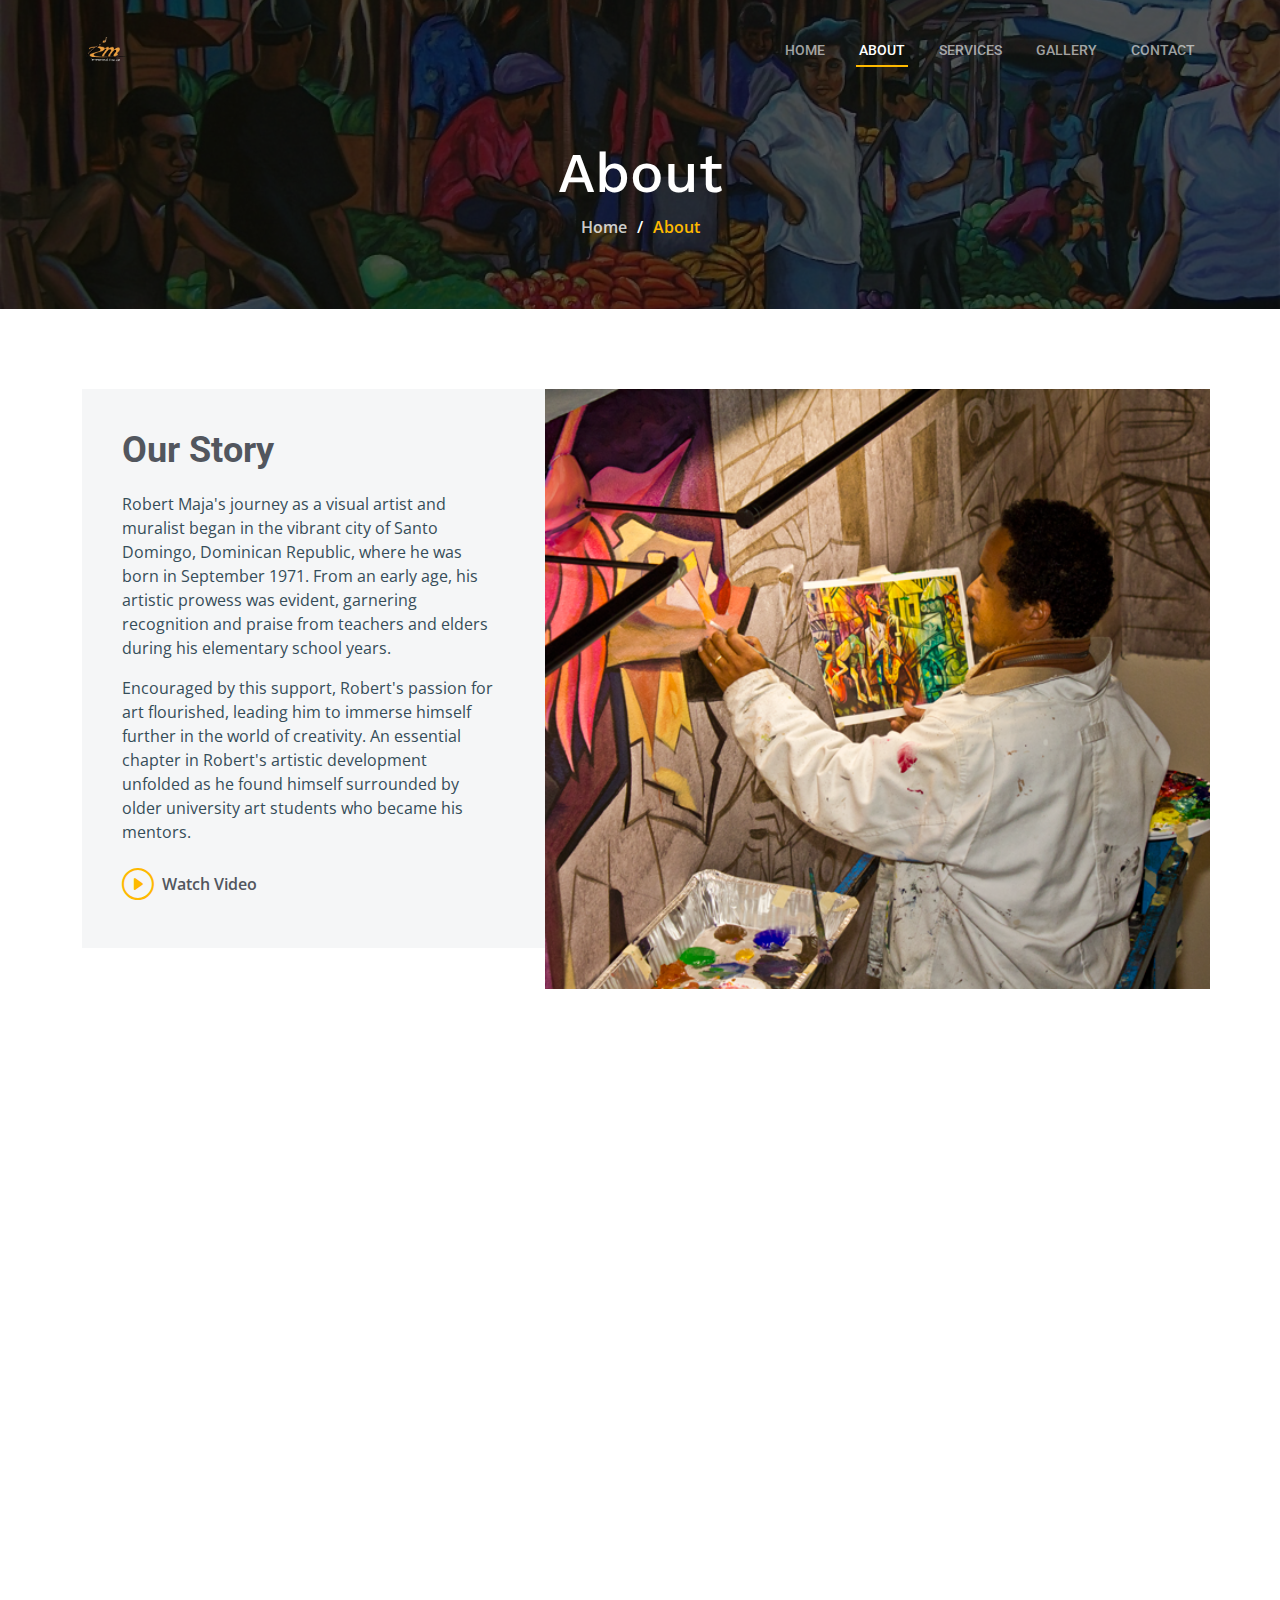
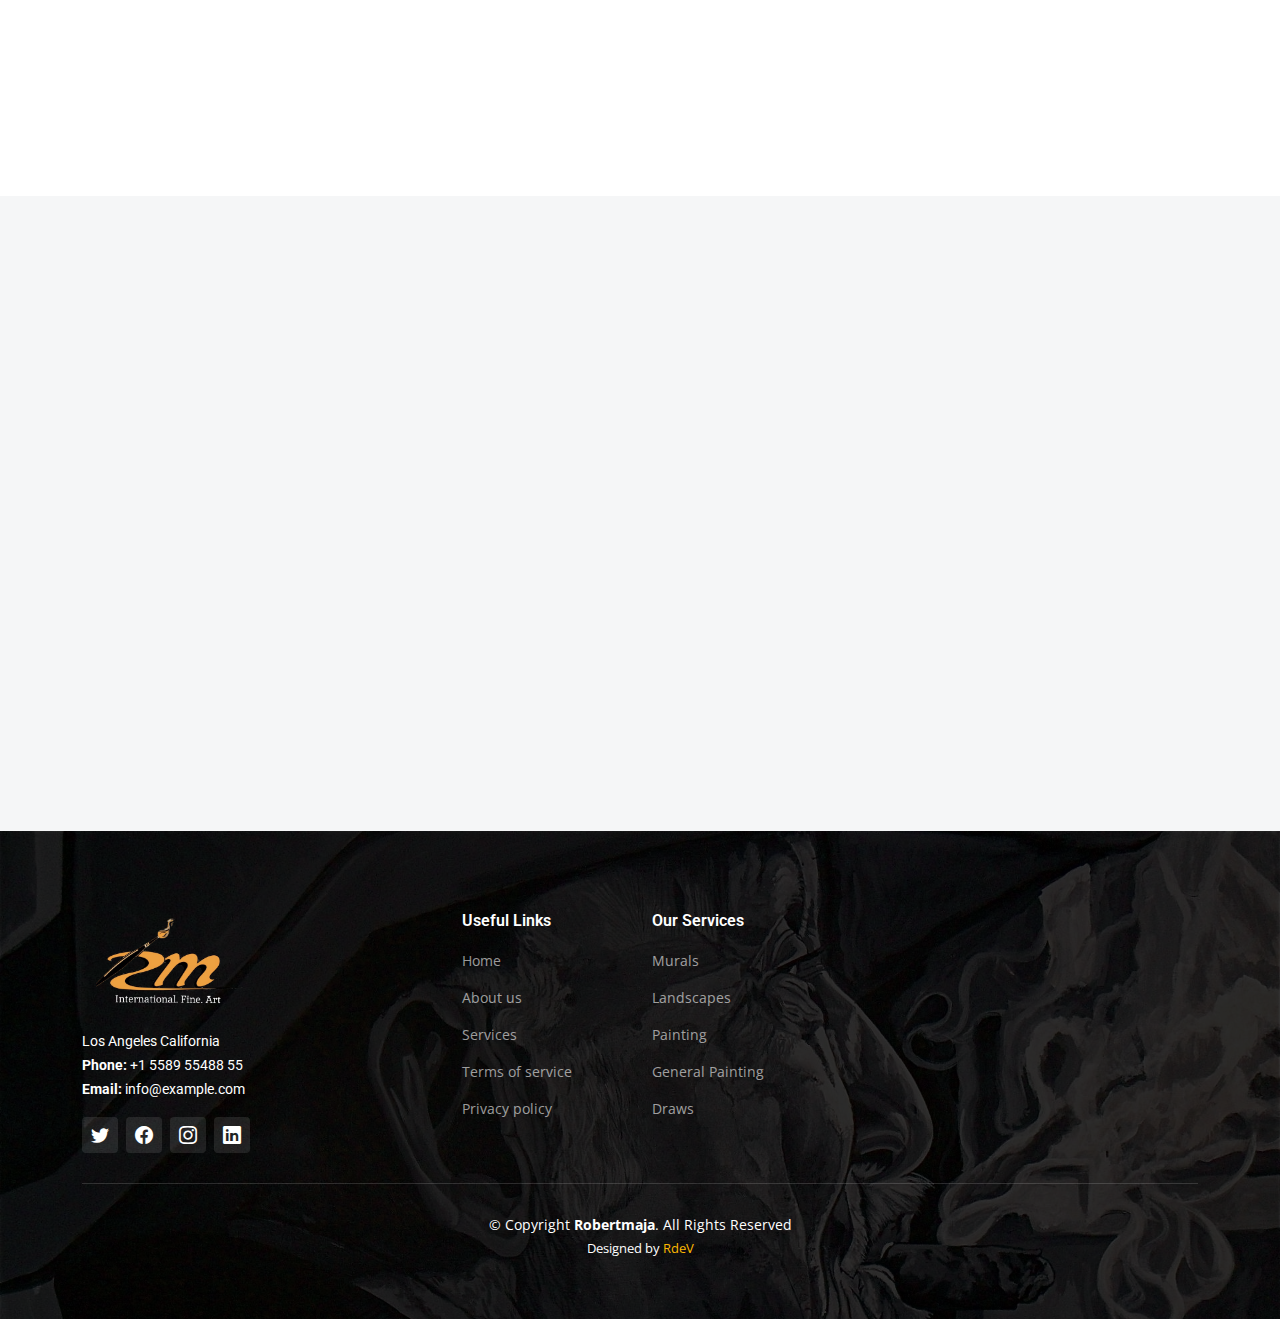
==== about.html @ 05606908 "Update about.html" ====
<!DOCTYPE html>
<html lang="en">

<head>
  <meta charset="utf-8">
  <meta content="width=device-width, initial-scale=1.0" name="viewport">

  <title>About</title>
  <meta content="" name="description">
  <meta content="" name="keywords">

  <!-- Favicons -->
  <link href="assets/img/img/logo.png" rel="icon">
  <link href="assets/img/img/logo.png" rel="apple-touch-icon">

  <!-- Google Fonts -->
  <link rel="preconnect" href="https://fonts.googleapis.com">
  <link rel="preconnect" href="https://fonts.gstatic.com" crossorigin>
  <link href="https://fonts.googleapis.com/css2?family=Open+Sans:ital,wght@0,300;0,400;0,500;0,600;0,700;1,300;1,400;1,600;1,700&family=Roboto:ital,wght@0,300;0,400;0,500;0,600;0,700;1,300;1,400;1,500;1,600;1,700&family=Work+Sans:ital,wght@0,300;0,400;0,500;0,600;0,700;1,300;1,400;1,500;1,600;1,700&display=swap" rel="stylesheet">

  <!-- Vendor CSS Files -->
  <link href="assets/vendor/bootstrap/css/bootstrap.min.css" rel="stylesheet">
  <link href="assets/vendor/bootstrap-icons/bootstrap-icons.css" rel="stylesheet">
  <link href="assets/vendor/fontawesome-free/css/all.min.css" rel="stylesheet">
  <link href="assets/vendor/aos/aos.css" rel="stylesheet">
  <link href="assets/vendor/glightbox/css/glightbox.min.css" rel="stylesheet">
  <link href="assets/vendor/swiper/swiper-bundle.min.css" rel="stylesheet">

  <!-- Template Main CSS File -->
  <link href="assets/css/main.css" rel="stylesheet">

  <!-- =======================================================
  * Template Name: UpConstruction
  * Updated: Sep 18 2023 with Bootstrap v5.3.2
  * Template URL: https://bootstrapmade.com/upconstruction-bootstrap-construction-website-template/
  * Author: BootstrapMade.com
  * License: https://bootstrapmade.com/license/
  ======================================================== -->
</head>

<body>

  <!-- ======= Header ======= -->
  <header id="header" class="header d-flex align-items-center">
    <div class="container-fluid container-xl d-flex align-items-center justify-content-between">

      <a href="index.html" class="logo d-flex align-items-center">
        <!-- Uncomment the line below if you also wish to use an image logo -->
        <!-- <img src="assets/img/logo.png" alt=""> -->
        <h1>
           <img src="/assets/img/img/logo.png" height="55%" width="70%" alt="" class="src">
        </h1>
      </a>

      <i class="mobile-nav-toggle mobile-nav-show bi bi-list"></i>
      <i class="mobile-nav-toggle mobile-nav-hide d-none bi bi-x"></i>
      <nav id="navbar" class="navbar">
        <ul>
          <li><a href="index.html">Home</a></li>
          <li><a href="about.html" class="active">About</a></li>
          <li><a href="services.html">Services</a></li>
          <li><a href="projects.html">Gallery</a></li>
          <li><a href="contact.html">Contact</a></li>
        </ul>
      </nav><!-- .navbar -->

    </div>
  </header><!-- End Header -->

  <main id="main">

    <!-- ======= Breadcrumbs ======= -->
    <div class="breadcrumbs d-flex align-items-center" style="background-image: url('assets/img/img/DR-Market.JPG');">
      <div class="container position-relative d-flex flex-column align-items-center" data-aos="fade">

        <h2>About</h2>
        <ol>
          <li><a href="index.html">Home</a></li>
          <li>About</li>
        </ol>

      </div>
    </div><!-- End Breadcrumbs -->

    <!-- ======= About Section ======= -->
    <section id="about" class="about">
      <div class="container" data-aos="fade-up">

        <div class="row position-relative">

          <div class="col-lg-7 about-img" style="background-image: url(assets/img/img/maja2.png);"></div>

          <div class="col-lg-7">
            
            <div class="our-story">
             
              <h3>Our Story</h3>
              <p>Robert Maja's journey as a visual artist and muralist began in the vibrant city of Santo Domingo, Dominican Republic, where he was born in September 1971. From an early age, his artistic prowess was evident, garnering recognition and praise from teachers and elders during his elementary school years.</p>

              </p>
              
              <p>
               
     Encouraged by this support, Robert's passion for art flourished,
     leading him to immerse himself further in the world of creativity.

An essential chapter in Robert's artistic development unfolded as he found himself surrounded by older university art students who became his mentors. 
                
                </p>

              <div class="watch-video d-flex align-items-center position-relative">
                <i class="bi bi-play-circle"></i>
                <a href="https://www.youtube.com/watch?v=DQDI_xGP414" class="glightbox stretched-link">Watch Video</a>
              </div>
            </div>
          </div>

        </div>

      </div>
    </section>
    <!-- End About Section -->

    

    <!-- ======= Alt Services Section ======= -->
    <section id="alt-services" class="alt-services">
      <div class="container" data-aos="fade-up">

        <div class="row justify-content-around gy-4">
          <div class="col-lg-6 img-bg" style="background-image: url(assets/img/img/rmaja9.jpg);" data-aos="zoom-in" data-aos-delay="100"></div>

          <div class="col-lg-5 d-flex flex-column justify-content-center">
            <h3>Breaking New Ground: The Artistry of Robert</h3>
            <p>Robert's art redefines boundaries, blending innovation with meticulous detail and fresh perspectives.</p>

            <!----
            <div class="icon-box d-flex position-relative" data-aos="fade-up" data-aos-delay="100">
              <img src="/assets/img/icons/artist.png" height="50px" width="50px" alt="" class="src">
              <!--<i class="bi bi-easel flex-shrink-0"></i>--
              <div>
                <h4>

                  <!--<a href="" class="stretched-link">Lorem Ipsum</a>--
                
                </h4>
                <p>Voluptatum deleniti atque corrupti quos dolores et quas molestias excepturi sint occaecati cupiditate non provident</p>
              </div>
            </div><!-- End Icon Box -->

            <div class="icon-box d-flex position-relative" data-aos="fade-up" data-aos-delay="200">
              <img src="/assets/img/icons/painting.png" height="50px" width="50px" alt="" class="src">
              <div>
                <h4><a href="" class="stretched-link">Innovative Vision</a></h4>
                <p>With a keen eye for detail and a unique perspective, Robert infuses his artworks with originality and creativity.</p>
              </div>
            </div><!-- End Icon Box -->

            <div class="icon-box d-flex position-relative" data-aos="fade-up" data-aos-delay="300">
              <img src="/assets/img/icons/easel.png" height="50px" width="50px" alt="" class="src">
              <div>
                <h4><a href="" class="stretched-link">Unwavering Passion for Art</a></h4>
                <p>Robert's dedication to his craft is fueled by an unwavering passion for art. Whether he's painting a landscape or experimenting with new techniques.</p>
              </div>
            </div><!-- End Icon Box -->

            <div class="icon-box d-flex position-relative" data-aos="fade-up" data-aos-delay="400">
              <img src="/assets/img/icons/artist.png" height="50px" width="50px" alt="" class="src">
              <div>
                <h4><a href="" class="stretched-link">Masterful Landscape Interpretation</a></h4>
                <p>Robert's skill as a paisajista (landscape artist) is evident in his ability to capture the essence of nature with breathtaking accuracy.</p>
              </div>
            </div><!-- End Icon Box -->

          </div>
        </div>

      </div>
    </section><!-- End Alt Services Section --

    !-- ======= Alt Services Section 2 ======= --
    <section id="alt-services-2" class="alt-services section-bg">
      <div class="container" data-aos="fade-up">

        <div class="row justify-content-around gy-4">
          <div class="col-lg-5 d-flex flex-column justify-content-center">
            <h3>Non quasi officia eum nobis et rerum epudiandae rem voluptatem</h3>
            <p>Maxime quia dolorum alias perspiciatis. Earum voluptatem sint at non. Ducimus maxime minima iste magni sit praesentium assumenda minus. Amet rerum saepe tempora vero.</p>

            <div class="icon-box d-flex position-relative" data-aos="fade-up" data-aos-delay="100">
              <i class="bi bi-easel flex-shrink-0"></i>
              <div>
                <h4><a href="" class="stretched-link">Lorem Ipsum</a></h4>
                <p>Voluptatum deleniti atque corrupti quos dolores et quas molestias excepturi sint occaecati cupiditate non provident</p>
              </div>
            </div><!-- End Icon Box --

            <div class="icon-box d-flex position-relative" data-aos="fade-up" data-aos-delay="200">
              <i class="bi bi-patch-check flex-shrink-0"></i>
              <div>
                <h4><a href="" class="stretched-link">Nemo Enim</a></h4>
                <p>At vero eos et accusamus et iusto odio dignissimos ducimus qui blanditiis praesentium voluptatum deleniti atque</p>
              </div>

            <div class="icon-box d-flex position-relative" data-aos="fade-up" data-aos-delay="300">
              <i class="bi bi-brightness-high flex-shrink-0"></i>
              <div>
                <h4><a href="" class="stretched-link">Dine Pad</a></h4>
                <p>Explicabo est voluptatum asperiores consequatur magnam. Et veritatis odit. Sunt aut deserunt minus aut eligendi omnis</p>
              </div>
            </div><!-- End Icon Box --

            <div class="icon-box d-flex position-relative" data-aos="fade-up" data-aos-delay="400">
              <i class="bi bi-brightness-high flex-shrink-0"></i>
              <div>
                <h4><a href="" class="stretched-link">Tride clov</a></h4>
                <p>Est voluptatem labore deleniti quis a delectus et. Saepe dolorem libero sit non aspernatur odit amet. Et eligendi</p>
              </div>
            </div><!-- End Icon Box --
          </div>

          <!--<div class="col-lg-6 img-bg" style="background-image: url(assets/img/1.jpg);" data-aos="zoom-in" data-aos-delay="100">
          </div>
        </div>---

      </div>
    </section><!-- End Alt Services Section 2 -->

   

    <!-- ======= Testimonials Section ======= -->
    <section id="testimonials" class="testimonials section-bg">
      <div class="container" data-aos="fade-up">

        <div class="section-header">
          <h2>Testimonials</h2>
          <p>Customer Stories: Our Proof of Excellence</p>
        </div>

        <div class="slides-2 swiper">
          <div class="swiper-wrapper">

            <div class="swiper-slide">
              <div class="testimonial-wrap">
                <div class="testimonial-item">
                  <img src="assets/img/testimonials/testimonials-1.jpg" class="testimonial-img" alt="">
                  <h3>Saul Goodman</h3>
                  <h4>Art &amp; Collector</h4>
                  <div class="stars">
                    <i class="bi bi-star-fill"></i><i class="bi bi-star-fill"></i><i class="bi bi-star-fill"></i><i class="bi bi-star-fill"></i><i class="bi bi-star-fill"></i>
                  </div>
                  <p>
                    <i class="bi bi-quote quote-icon-left"></i>
                     Robert's work is a breath of fresh air in the art world. His innovative approach and attention to detail never fail to impress. He's a true visionary!.
                    <i class="bi bi-quote quote-icon-right"></i>
                  </p>
                </div>
              </div>
            </div><!-- End testimonial item -->

            <div class="swiper-slide">
              <div class="testimonial-wrap">
                <div class="testimonial-item">
                  <img src="assets/img/testimonials/testimonials-2.jpg" class="testimonial-img" alt="">
                  <h3>Sara Wilsson</h3>
                  <h4>Designer</h4>
                  <div class="stars">
                    <i class="bi bi-star-fill"></i><i class="bi bi-star-fill"></i><i class="bi bi-star-fill"></i><i class="bi bi-star-fill"></i><i class="bi bi-star-fill"></i>
                  </div>
                  <p>
                    <i class="bi bi-quote quote-icon-left"></i>
                    I've been collecting art for years, and Robert's pieces are some of the most captivating additions to my collection. His creativity knows no bounds!
                    <i class="bi bi-quote quote-icon-right"></i>
                  </p>
                </div>
              </div>
            </div><!-- End testimonial item -->

            <div class="swiper-slide">
              <div class="testimonial-wrap">
                <div class="testimonial-item">
                  <img src="assets/img/testimonials/testimonials-3.jpg" class="testimonial-img" alt="">
                  <h3>Jena Karlis</h3>
                  <h4>Interior Designer</h4>
                  <div class="stars">
                    <i class="bi bi-star-fill"></i><i class="bi bi-star-fill"></i><i class="bi bi-star-fill"></i><i class="bi bi-star-fill"></i><i class="bi bi-star-fill"></i>
                  </div>
                  <p>
                    <i class="bi bi-quote quote-icon-left"></i>
                   Working with Robert has been an absolute pleasure. His artwork adds a unique and captivating touch to every interior space I design.
                    <i class="bi bi-quote quote-icon-right"></i>
                  </p>
                </div>
              </div>
            </div><!-- End testimonial item -->

            <div class="swiper-slide">
              <div class="testimonial-wrap">
                <div class="testimonial-item">
                  <img src="assets/img/testimonials/testimonials-4.jpg" class="testimonial-img" alt="">
                  <h3>David Thompson</h3>
                  <h4>Art Enthusiast</h4>
                  <div class="stars">
                    <i class="bi bi-star-fill"></i><i class="bi bi-star-fill"></i><i class="bi bi-star-fill"></i><i class="bi bi-star-fill"></i><i class="bi bi-star-fill"></i>
                  </div>
                  <p>
                    <i class="bi bi-quote quote-icon-left"></i>
                    Robert's art has brought so much joy and inspiration into my life. His talent and creativity shine through in every piece he creates. I'm a lifelong fan!
                    <i class="bi bi-quote quote-icon-right"></i>
                  </p>
                </div>
              </div>
            </div><!-- End testimonial item -->

            <div class="swiper-slide">
              <div class="testimonial-wrap">
                <div class="testimonial-item">
                  <img src="assets/img/testimonials/testimonials-5.jpg" class="testimonial-img" alt="">
                  <h3>John Larson</h3>
                  <h4>Entrepreneur</h4>
                  <div class="stars">
                    <i class="bi bi-star-fill"></i><i class="bi bi-star-fill"></i><i class="bi bi-star-fill"></i><i class="bi bi-star-fill"></i><i class="bi bi-star-fill"></i>
                  </div>
                  <p>
                    <i class="bi bi-quote quote-icon-left"></i>
                    Robert's art speaks to me on a profound level. His ability to blend innovation with tradition is truly remarkable. Each piece tells a story.
                    <i class="bi bi-quote quote-icon-right"></i>
                  </p>
                </div>
              </div>
            </div><!-- End testimonial item -->

          </div>
          <div class="swiper-pagination"></div>
        </div>

      </div>
    </section><!-- End Testimonials Section -->

  </main><!-- End #main -->

     <!-- ======= Footer ======= -->
  <footer id="footer" class="footer">

    <div class="footer-content position-relative">
      <div class="container">
        <div class="row">

          <div class="col-lg-4 col-md-6">
            <div class="footer-info">
              <h1>
                 <img src="/assets/img/img/logo.png" height="45%" width="50%" alt="" class="src">
                <span></span>
              
              </h1>
              <p>
                Los Angeles California <br>
                <!--NY 535022, USA<br><br>-->
                <strong>Phone:</strong> +1 5589 55488 55<br>
                <strong>Email:</strong> info@example.com<br>
              </p>
              <div class="social-links d-flex mt-3">
                <a href="#" class="d-flex align-items-center justify-content-center"><i class="bi bi-twitter"></i></a>
                <a href="#" class="d-flex align-items-center justify-content-center"><i class="bi bi-facebook"></i></a>
                <a href="https://www.instagram.com/robertmajaofficial/" class="d-flex align-items-center justify-content-center"><i class="bi bi-instagram"></i></a>
                <a href="#" class="d-flex align-items-center justify-content-center"><i class="bi bi-linkedin"></i></a>
              </div>
            </div>
          </div><!-- End footer info column-->

          <div class="col-lg-2 col-md-3 footer-links">
            <h4>Useful Links</h4>
            <ul>
              <li><a href="/index.html">Home</a></li>
              <li><a href="/about.html">About us</a></li>
              <li><a href="/services.html">Services</a></li>
              <li><a href="#">Terms of service</a></li>
              <li><a href="#">Privacy policy</a></li>
            </ul>
          </div><!-- End footer links column-->

          <div class="col-lg-2 col-md-3 footer-links">
            <h4>Our Services</h4>
            <ul>
              <li><a href="#">Murals</a></li>
              <li><a href="#">Landscapes</a></li>
              <li><a href="#">Painting</a></li>
              <li><a href="#">General Painting</a></li>
              <li><a href="#">Draws</a></li>
            </ul>
          </div><!-- End footer links column-->

         

        </div>
      </div>
    </div>

    <div class="footer-legal text-center position-relative">
      <div class="container">
        <div class="copyright">
          &copy; Copyright <strong><span>Robertmaja</span></strong>. All Rights Reserved
        </div>
        <div class="credits">
          <!-- All the links in the footer should remain intact. -->
          <!-- You can delete the links only if you purchased the pro version. -->
          <!-- Licensing information: https://bootstrapmade.com/license/ -->
          <!-- Purchase the pro version with working PHP/AJAX contact form: https://bootstrapmade.com/upconstruction-bootstrap-construction-website-template/ -->
          Designed by <a href="https://www.instagram.com/roddev_/">RdeV</a>
        </div>
      </div>
    </div>

  </footer>
  <!-- End Footer -->

  <a href="#" class="scroll-top d-flex align-items-center justify-content-center"><i class="bi bi-arrow-up-short"></i></a>

  <div id="preloader"></div>

  <!-- Vendor JS Files -->
  <script src="assets/vendor/bootstrap/js/bootstrap.bundle.min.js"></script>
  <script src="assets/vendor/aos/aos.js"></script>
  <script src="assets/vendor/glightbox/js/glightbox.min.js"></script>
  <script src="assets/vendor/isotope-layout/isotope.pkgd.min.js"></script>
  <script src="assets/vendor/swiper/swiper-bundle.min.js"></script>
  <script src="assets/vendor/purecounter/purecounter_vanilla.js"></script>
  <script src="assets/vendor/php-email-form/validate.js"></script>

  <!-- Template Main JS File -->
  <script src="assets/js/main.js"></script>

</body>

</html>
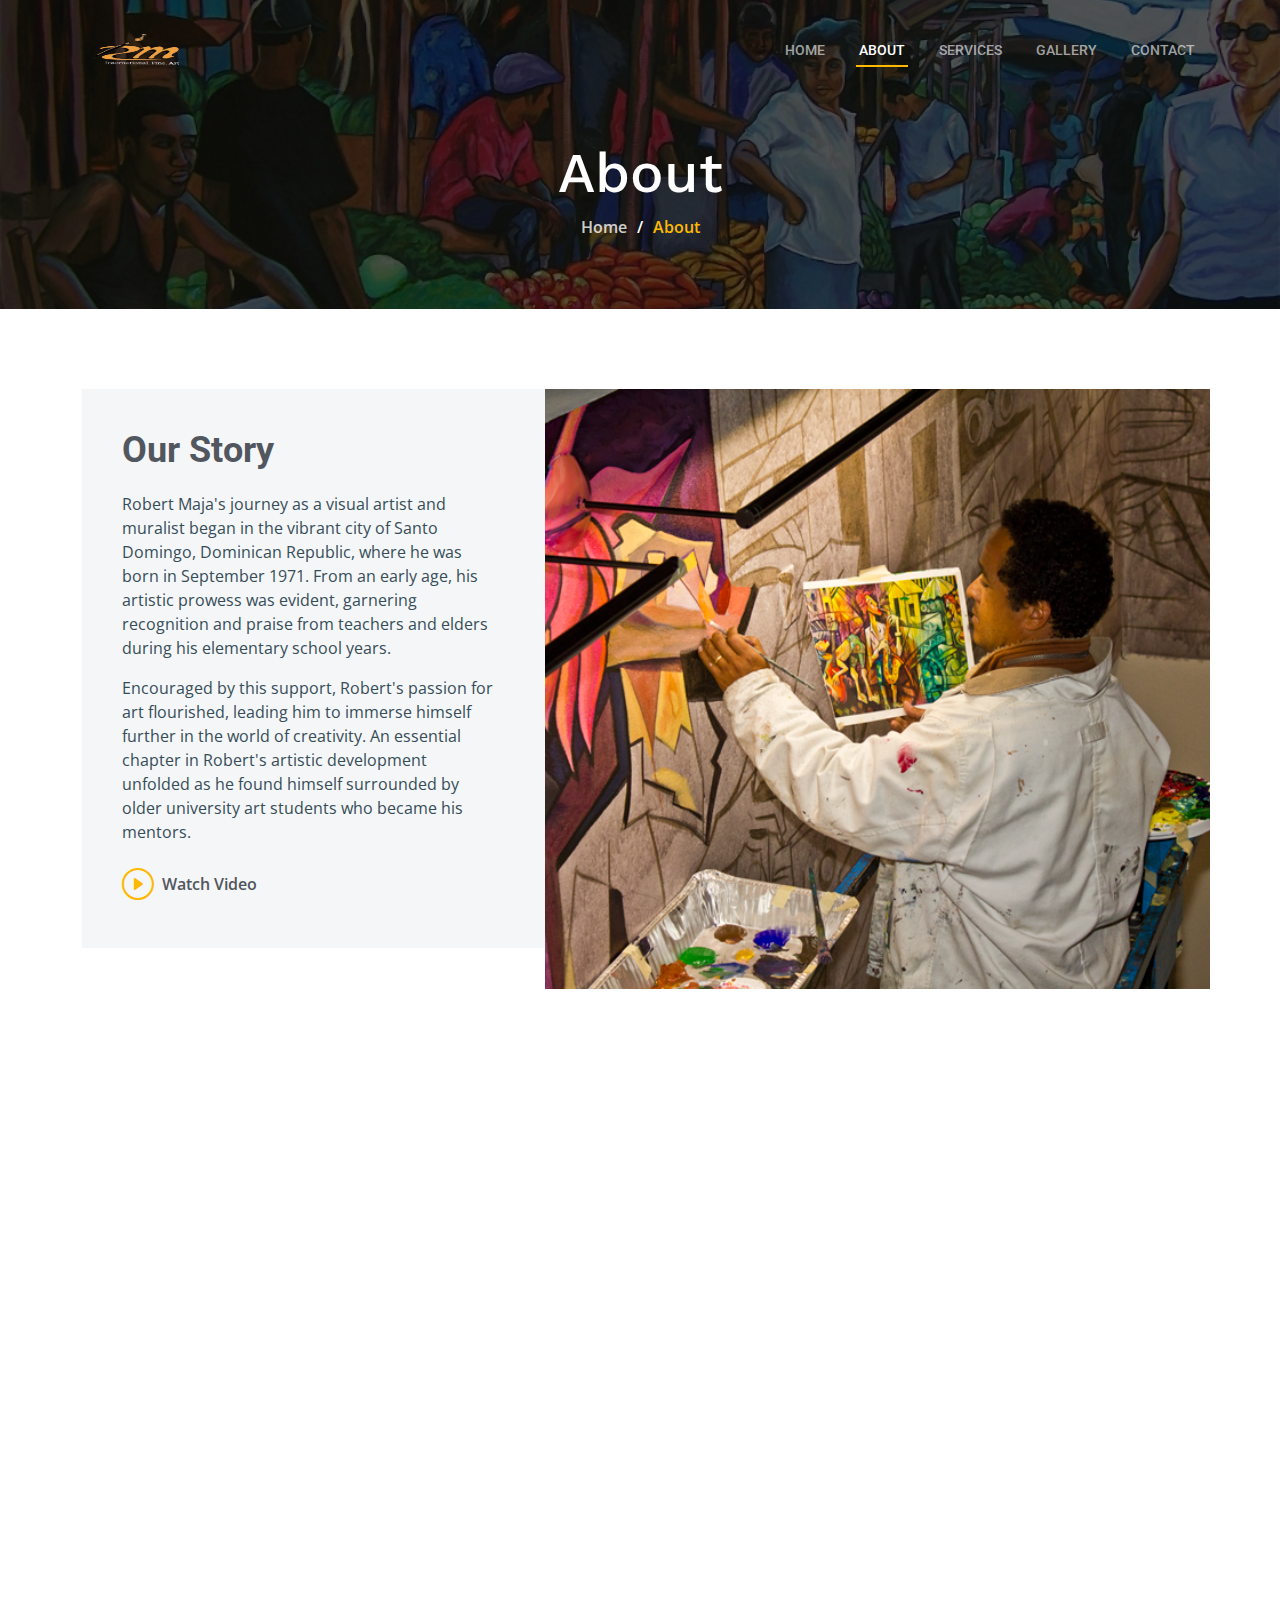
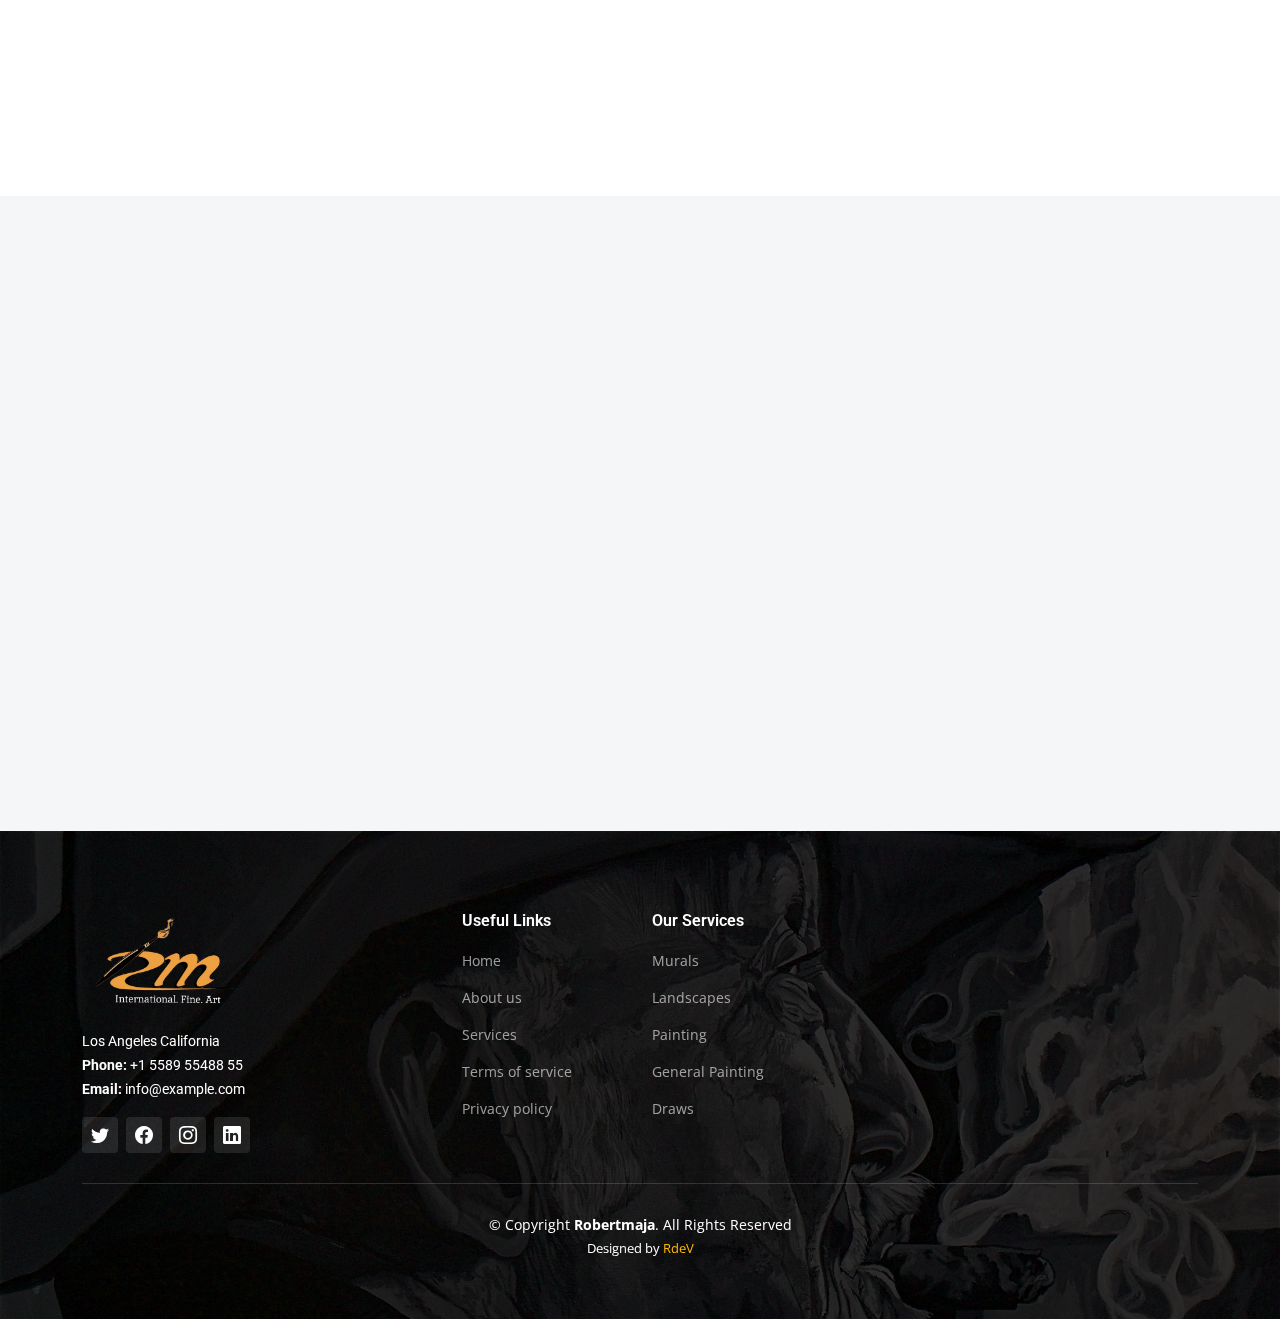
==== commit aff48c04: "Update about.html" ====
--- a/about.html
+++ b/about.html
@@ -48,7 +48,7 @@
         <!-- Uncomment the line below if you also wish to use an image logo -->
         <!-- <img src="assets/img/logo.png" alt=""> -->
         <h1>
-           <img src="/assets/img/img/logo.png" height="55%" width="70%" alt="" class="src">
+           <img src="/assets/img/img/logo.png" height="125em" width="125em" alt="" class="src">
         </h1>
       </a>
 
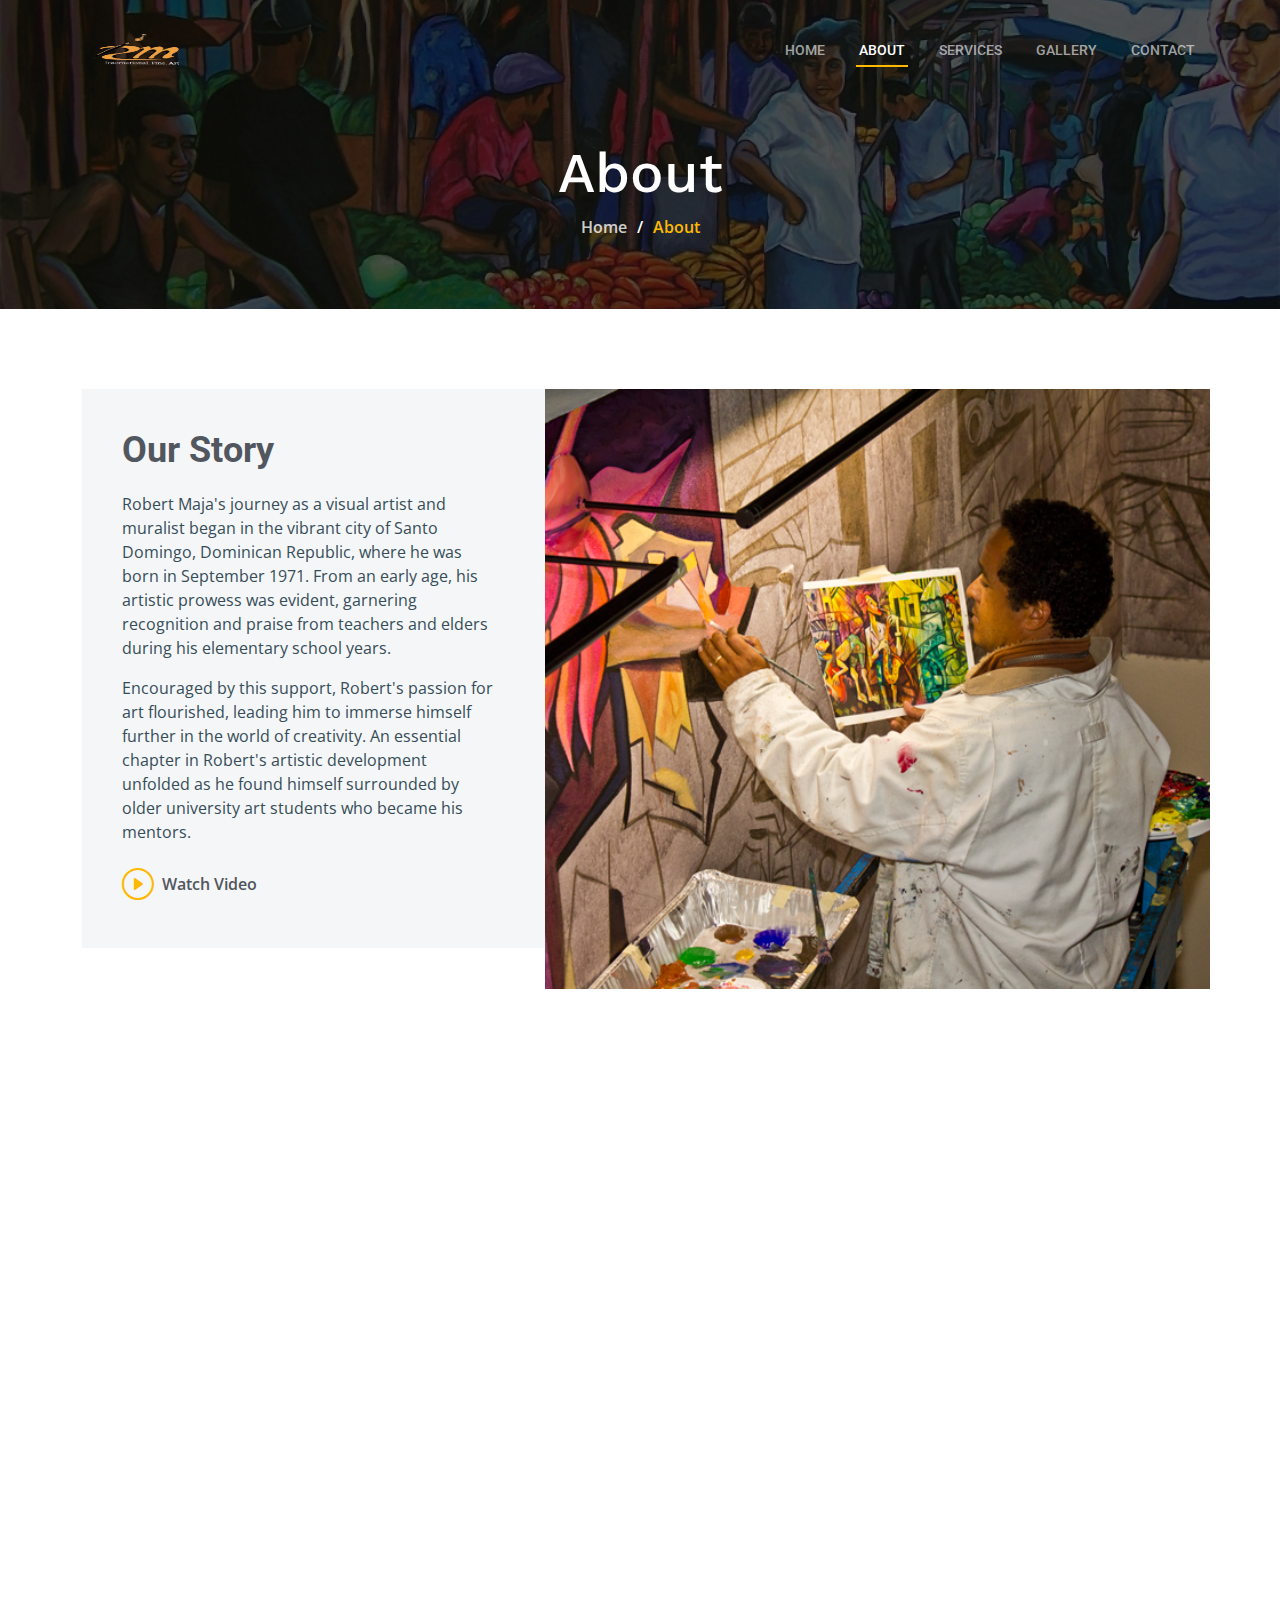
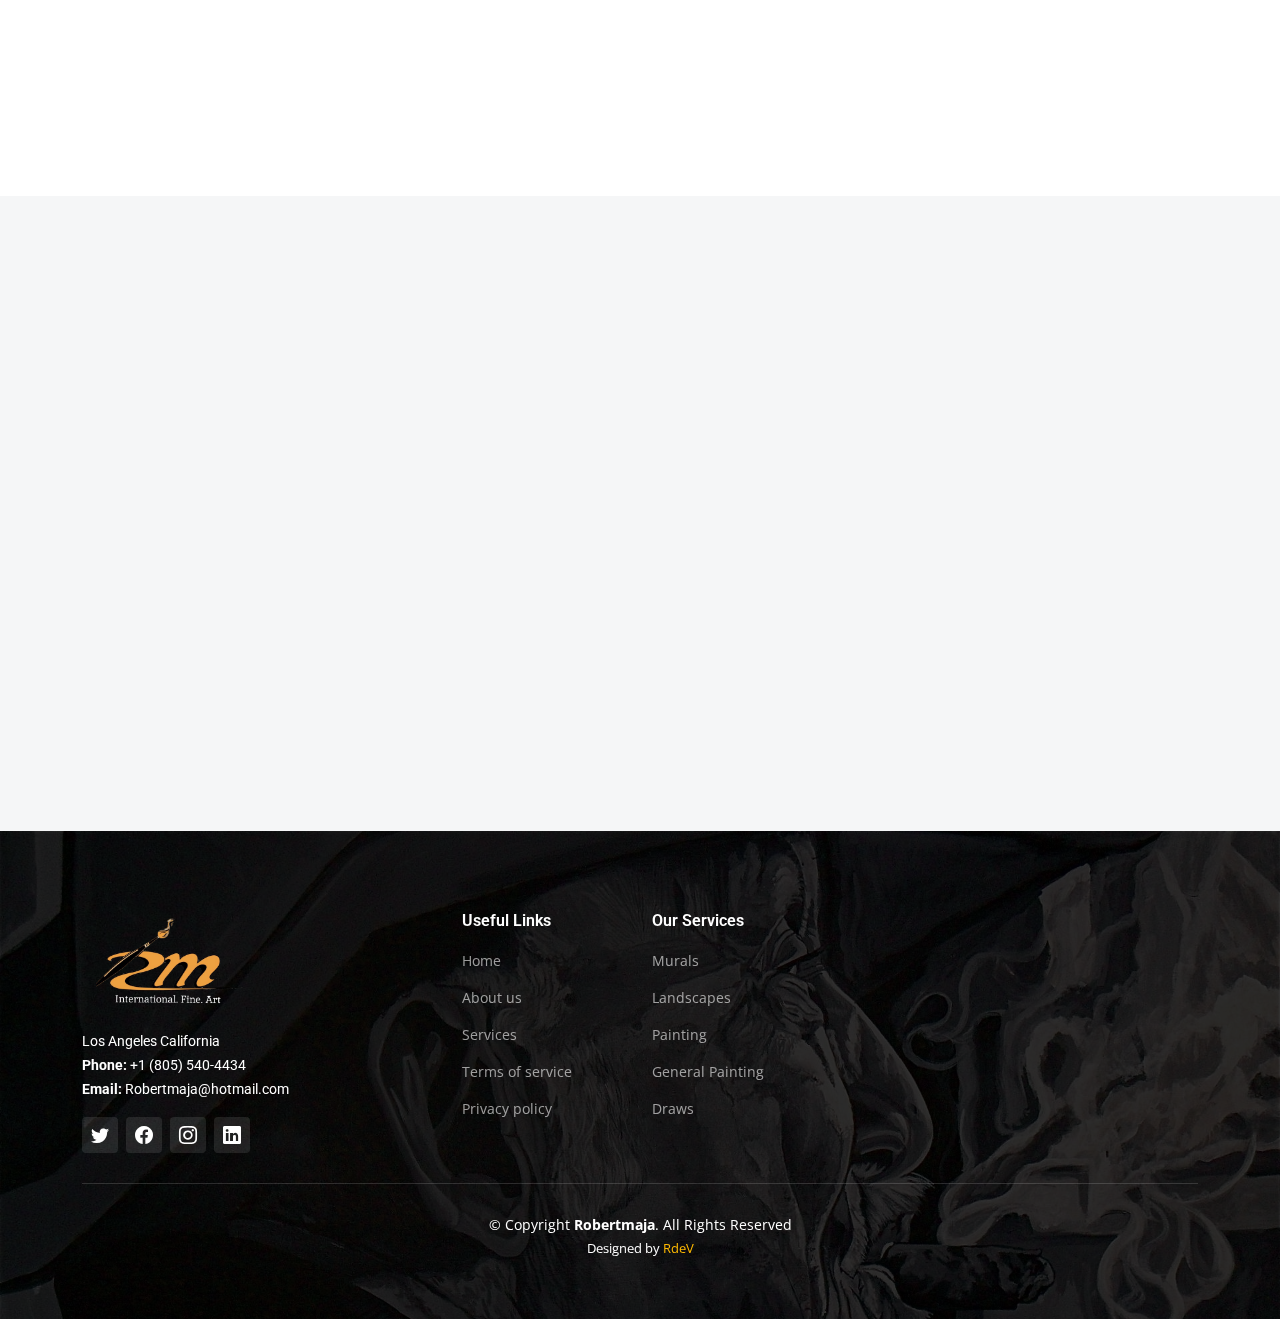
==== commit 85fc94e4: "Update about.html" ====
--- a/about.html
+++ b/about.html
@@ -353,12 +353,15 @@
                 <span></span>
               
               </h1>
+              
               <p>
                 Los Angeles California <br>
                 <!--NY 535022, USA<br><br>-->
-                <strong>Phone:</strong> +1 5589 55488 55<br>
-                <strong>Email:</strong> info@example.com<br>
+                <strong>Phone:</strong> +1 (805) 540-4434<br>
+                <strong>Email:</strong> Robertmaja@hotmail.com<br>
               </p>
+
+
               <div class="social-links d-flex mt-3">
                 <a href="#" class="d-flex align-items-center justify-content-center"><i class="bi bi-twitter"></i></a>
                 <a href="#" class="d-flex align-items-center justify-content-center"><i class="bi bi-facebook"></i></a>
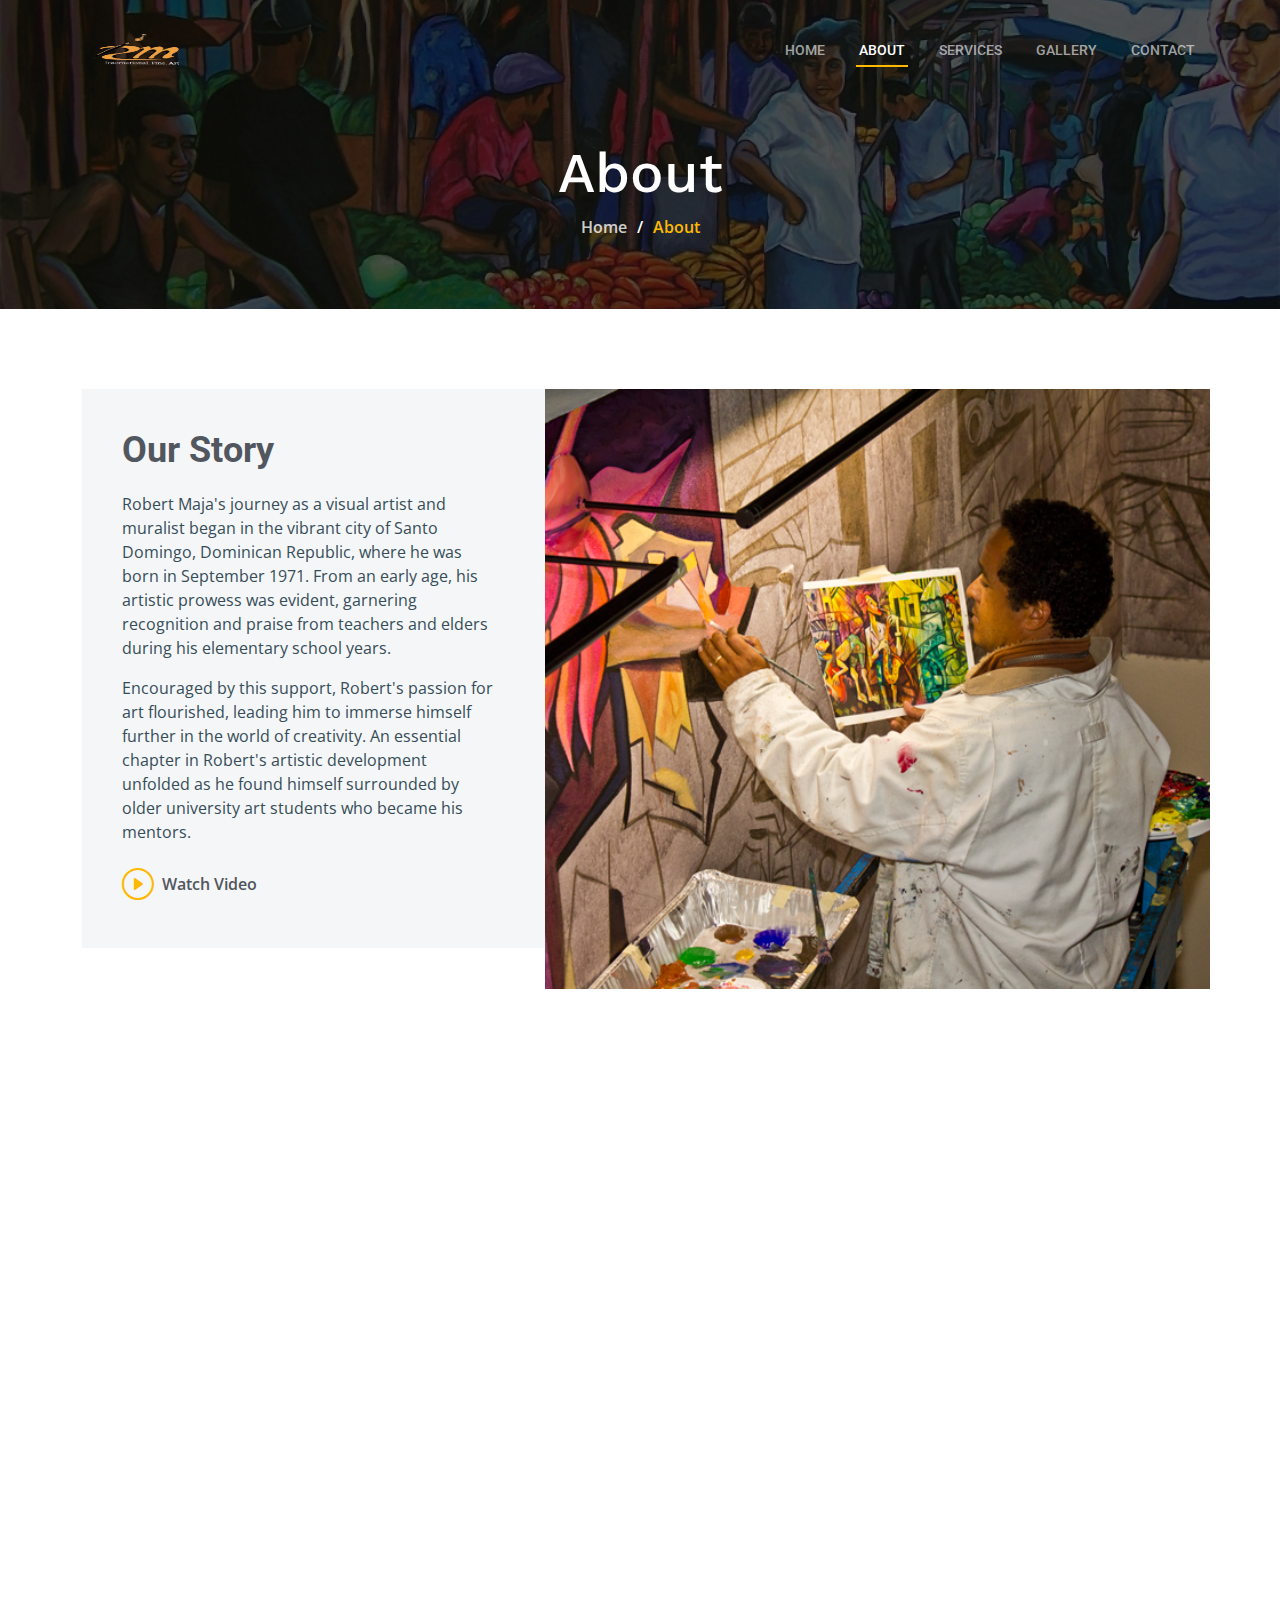
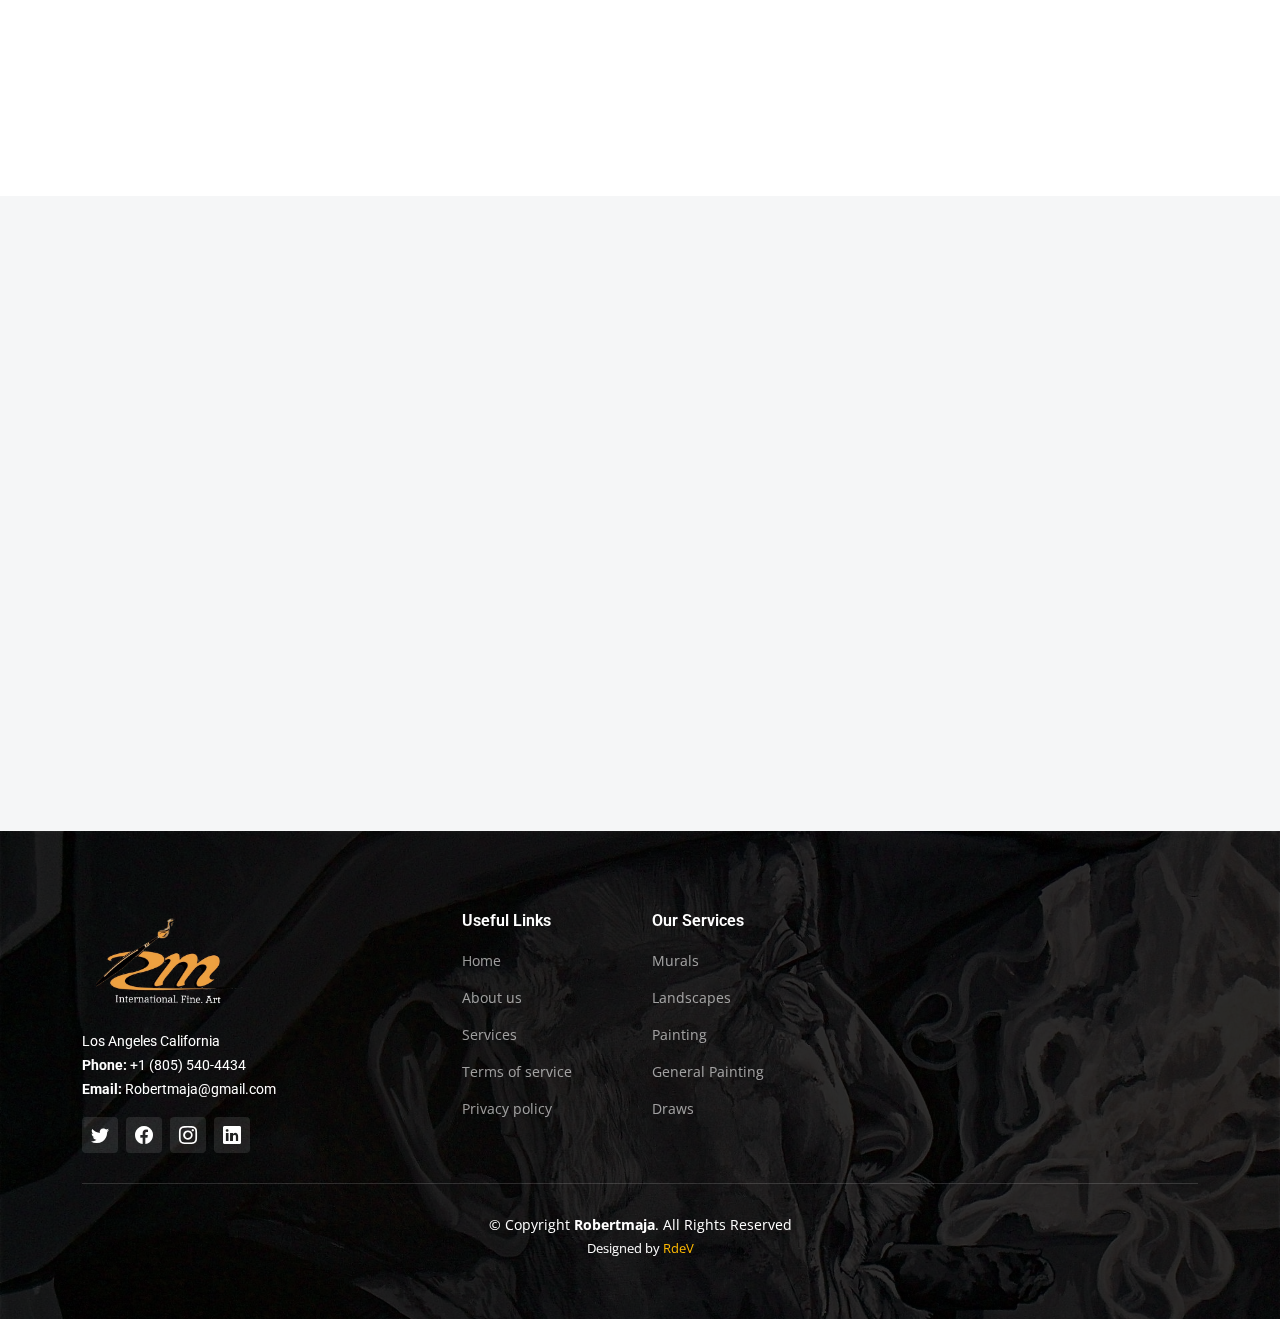
==== commit 34aefe5e: "Update about.html" ====
--- a/about.html
+++ b/about.html
@@ -358,7 +358,7 @@
                 Los Angeles California <br>
                 <!--NY 535022, USA<br><br>-->
                 <strong>Phone:</strong> +1 (805) 540-4434<br>
-                <strong>Email:</strong> Robertmaja@hotmail.com<br>
+                <strong>Email:</strong> Robertmaja@gmail.com<br>
               </p>
 
 
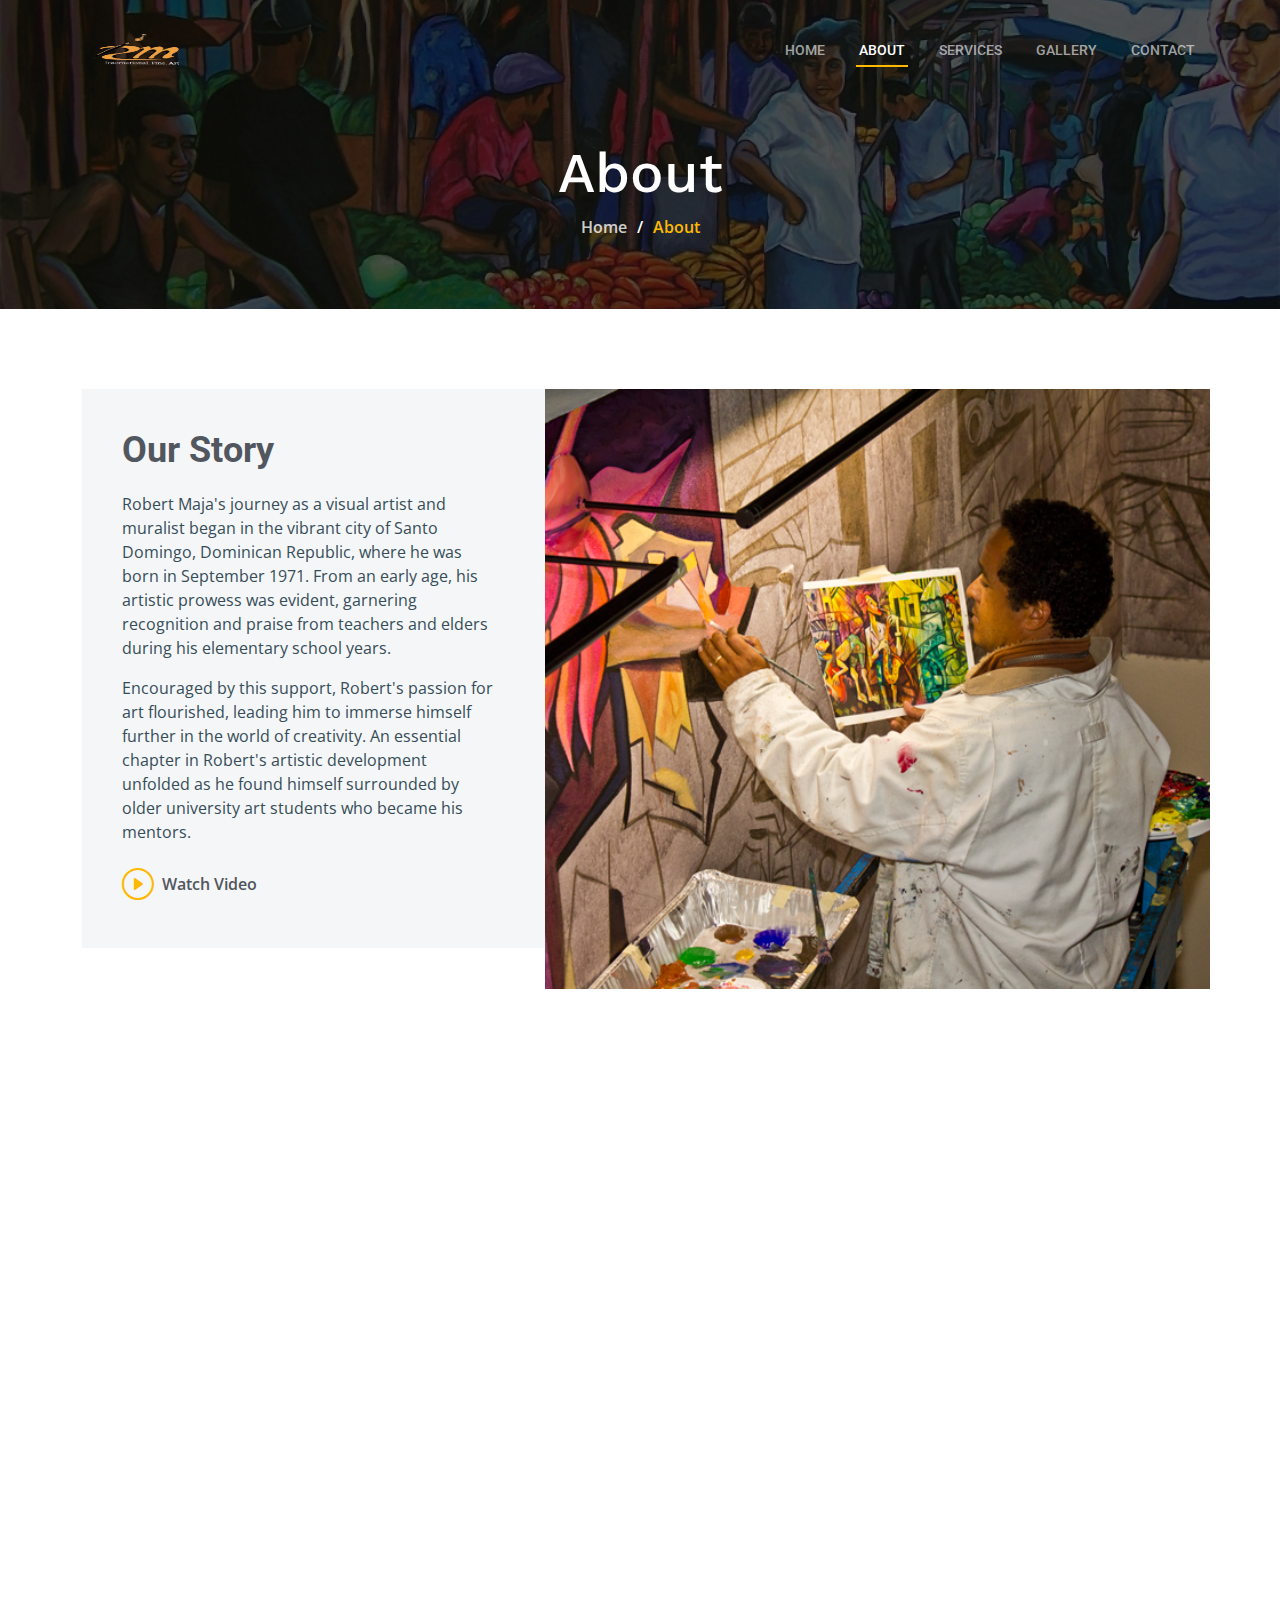
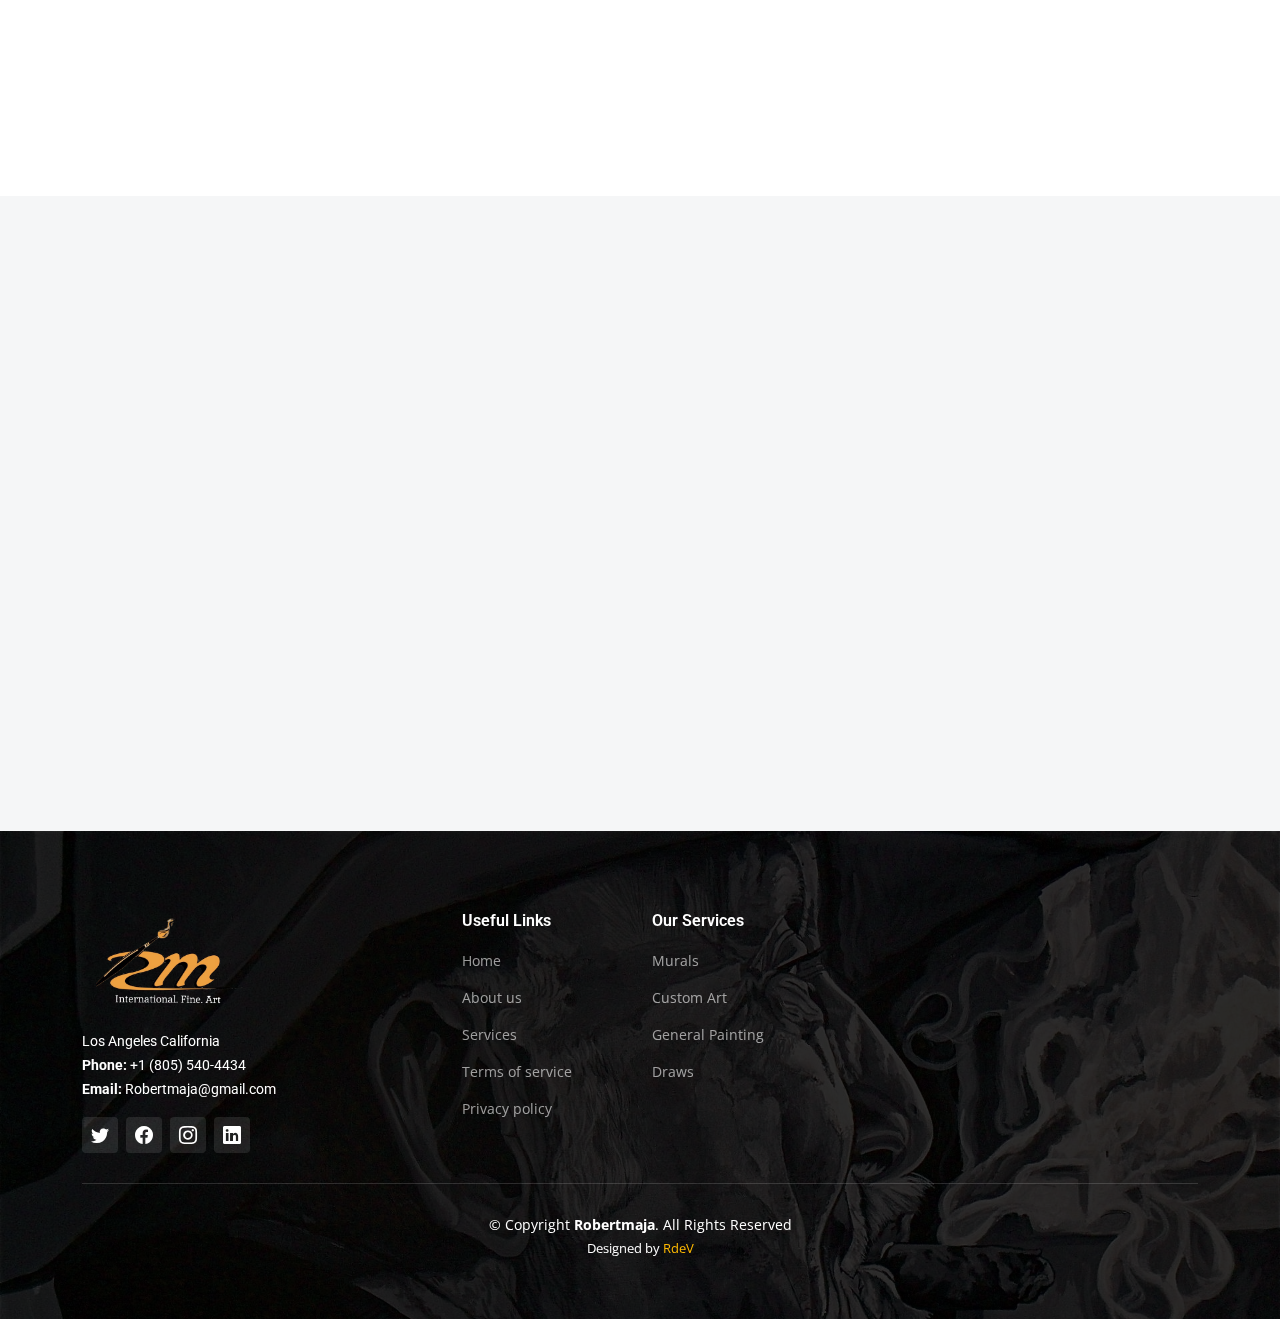
==== commit aa4430be: "Update about.html" ====
--- a/about.html
+++ b/about.html
@@ -386,8 +386,7 @@
             <h4>Our Services</h4>
             <ul>
               <li><a href="#">Murals</a></li>
-              <li><a href="#">Landscapes</a></li>
-              <li><a href="#">Painting</a></li>
+              <li><a href="#">Custom Art</a></li>
               <li><a href="#">General Painting</a></li>
               <li><a href="#">Draws</a></li>
             </ul>
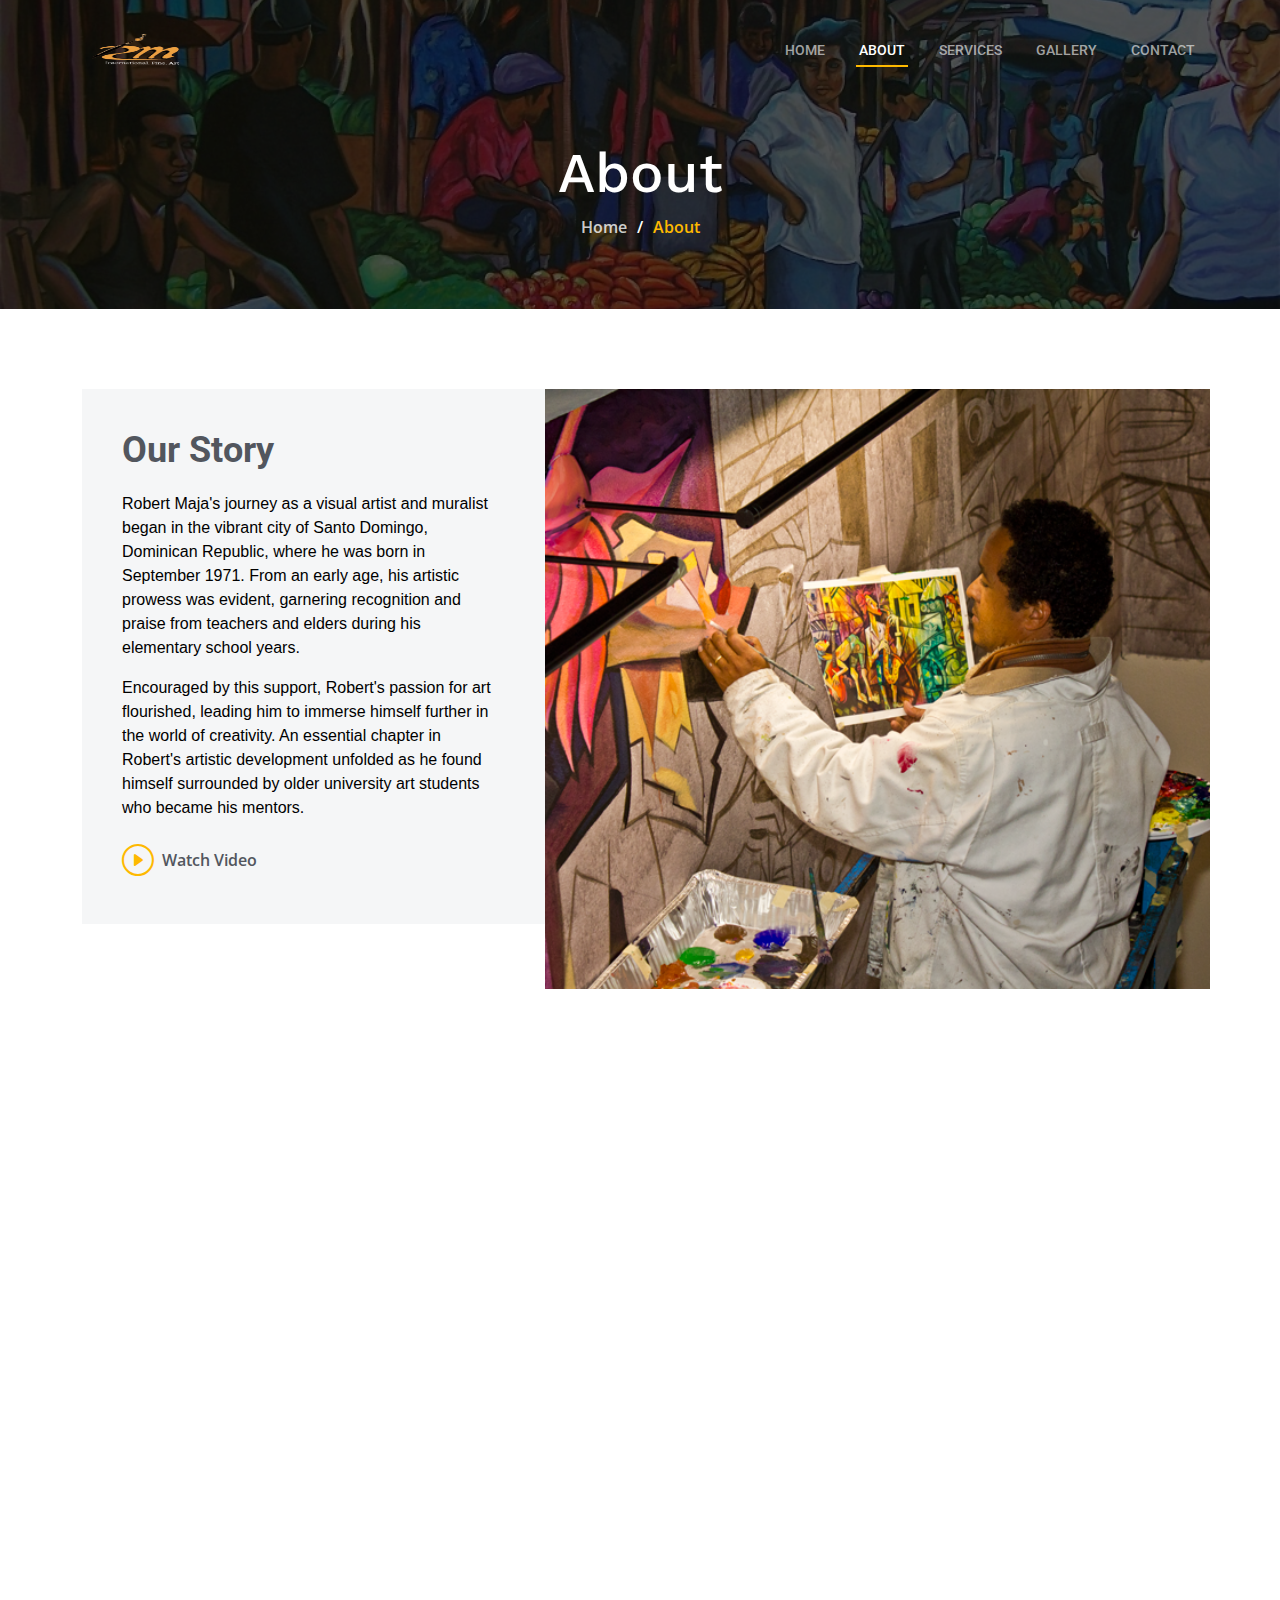
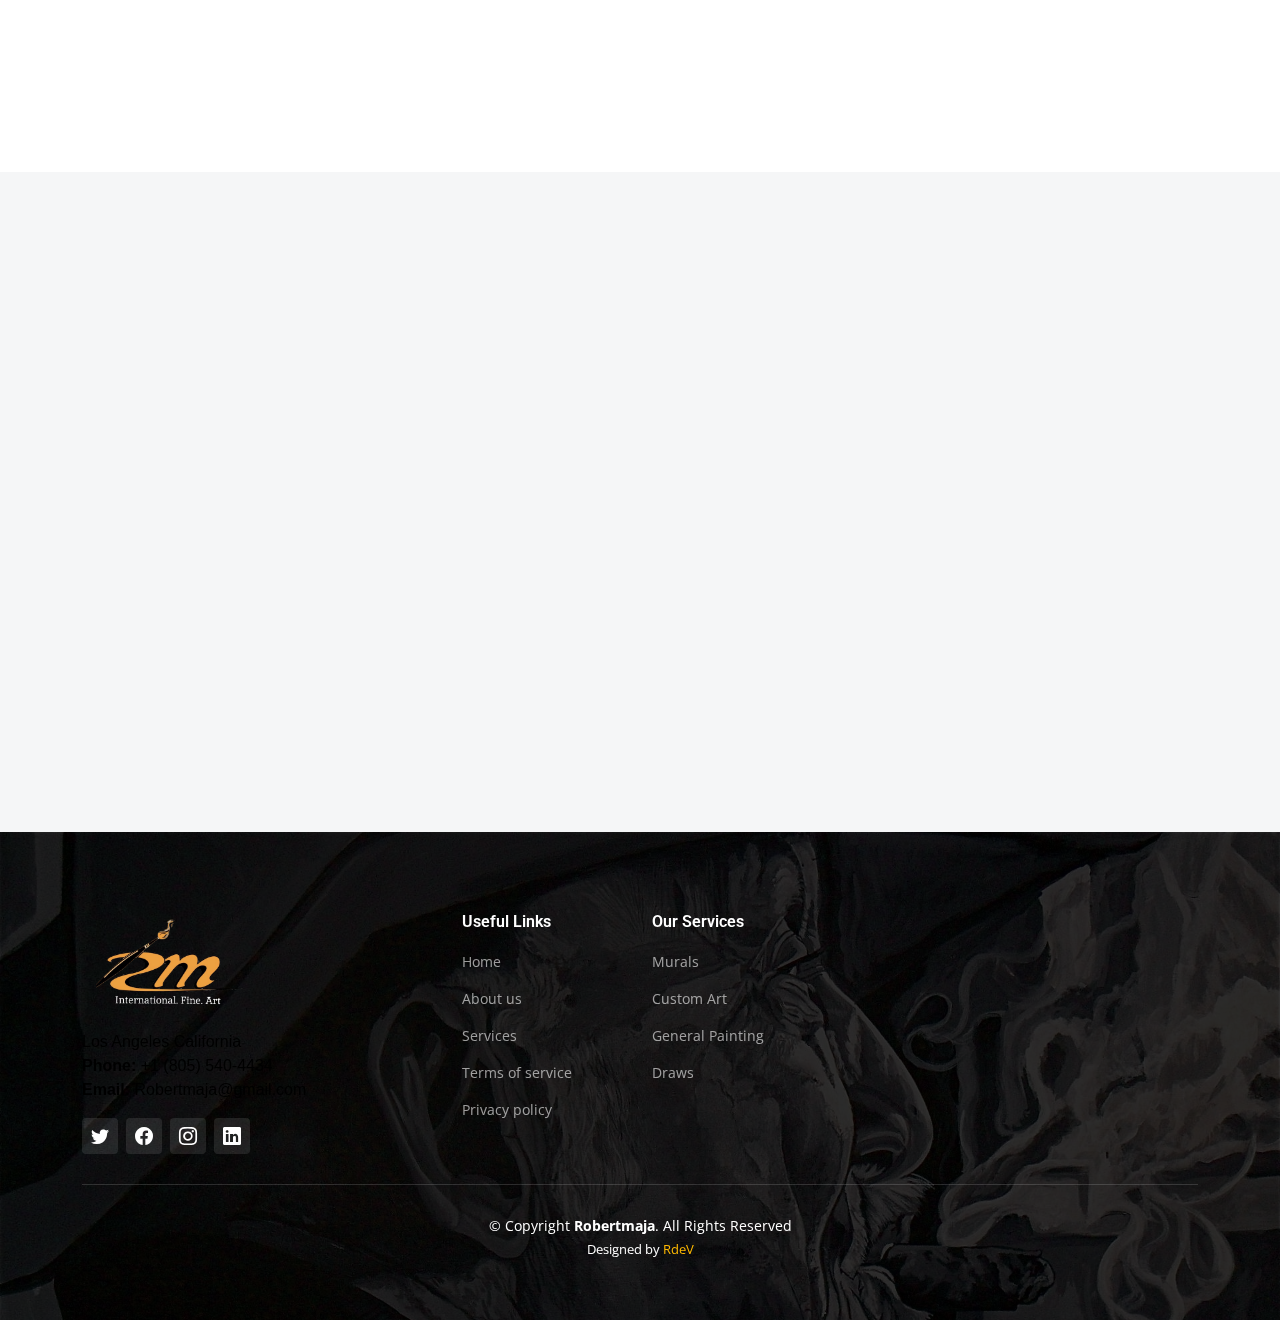
==== commit ff903b23: "Update about.html" ====
--- a/about.html
+++ b/about.html
@@ -39,6 +39,29 @@
 </head>
 
 <body>
+
+  <style>
+    
+      .textx{
+          font-family: "Varela Round", sans-serif;
+          font-weight: 400;
+          font-style: normal;
+          font-size: 19px;
+      
+       }
+
+     #textx{
+          font-family: "Varela Round", sans-serif;
+          font-weight: 400;
+          font-style: normal;
+          font-size: 16px;
+           color: black;
+      
+      }
+
+
+    
+  </style>
 
   <!-- ======= Header ======= -->
   <header id="header" class="header d-flex align-items-center">
@@ -95,16 +118,18 @@
             <div class="our-story">
              
               <h3>Our Story</h3>
-              <p>Robert Maja's journey as a visual artist and muralist began in the vibrant city of Santo Domingo, Dominican Republic, where he was born in September 1971. From an early age, his artistic prowess was evident, garnering recognition and praise from teachers and elders during his elementary school years.</p>
+              <p id="textx" class="textx">Robert Maja's journey as a visual artist and muralist began in the vibrant city of Santo Domingo, Dominican Republic, where he was born in September 1971. From an early age, his artistic prowess was evident, garnering recognition and praise from teachers and elders during his elementary school years.</p>
 
               </p>
               
-              <p>
+              <p id="textx" class="textx">
                
-     Encouraged by this support, Robert's passion for art flourished,
-     leading him to immerse himself further in the world of creativity.
-
-An essential chapter in Robert's artistic development unfolded as he found himself surrounded by older university art students who became his mentors. 
+                Encouraged by this support, Robert's passion for art flourished,
+                leading him to immerse himself further in the world of creativity.
+
+                An essential chapter in Robert's artistic development
+                unfolded as he found himself surrounded
+                by older university art students who became his mentors. 
                 
                 </p>
 
@@ -132,7 +157,7 @@
 
           <div class="col-lg-5 d-flex flex-column justify-content-center">
             <h3>Breaking New Ground: The Artistry of Robert</h3>
-            <p>Robert's art redefines boundaries, blending innovation with meticulous detail and fresh perspectives.</p>
+            <p id="textx" class="textx">Robert's art redefines boundaries, blending innovation with meticulous detail and fresh perspectives.</p>
 
             <!----
             <div class="icon-box d-flex position-relative" data-aos="fade-up" data-aos-delay="100">
@@ -152,7 +177,7 @@
               <img src="/assets/img/icons/painting.png" height="50px" width="50px" alt="" class="src">
               <div>
                 <h4><a href="" class="stretched-link">Innovative Vision</a></h4>
-                <p>With a keen eye for detail and a unique perspective, Robert infuses his artworks with originality and creativity.</p>
+                <p id="textx" class="textx">With a keen eye for detail and a unique perspective, Robert infuses his artworks with originality and creativity.</p>
               </div>
             </div><!-- End Icon Box -->
 
@@ -160,7 +185,7 @@
               <img src="/assets/img/icons/easel.png" height="50px" width="50px" alt="" class="src">
               <div>
                 <h4><a href="" class="stretched-link">Unwavering Passion for Art</a></h4>
-                <p>Robert's dedication to his craft is fueled by an unwavering passion for art. Whether he's painting a landscape or experimenting with new techniques.</p>
+                <p id="textx" class="textx">Robert's dedication to his craft is fueled by an unwavering passion for art. Whether he's painting a landscape or experimenting with new techniques.</p>
               </div>
             </div><!-- End Icon Box -->
 
@@ -168,7 +193,7 @@
               <img src="/assets/img/icons/artist.png" height="50px" width="50px" alt="" class="src">
               <div>
                 <h4><a href="" class="stretched-link">Masterful Landscape Interpretation</a></h4>
-                <p>Robert's skill as a paisajista (landscape artist) is evident in his ability to capture the essence of nature with breathtaking accuracy.</p>
+                <p id="textx" class="textx">Robert's skill as a paisajista (landscape artist) is evident in his ability to capture the essence of nature with breathtaking accuracy.</p>
               </div>
             </div><!-- End Icon Box -->
 
@@ -234,7 +259,7 @@
 
         <div class="section-header">
           <h2>Testimonials</h2>
-          <p>Customer Stories: Our Proof of Excellence</p>
+          <p id="textx" class="textx">Customer Stories: Our Proof of Excellence</p>
         </div>
 
         <div class="slides-2 swiper">
@@ -249,7 +274,7 @@
                   <div class="stars">
                     <i class="bi bi-star-fill"></i><i class="bi bi-star-fill"></i><i class="bi bi-star-fill"></i><i class="bi bi-star-fill"></i><i class="bi bi-star-fill"></i>
                   </div>
-                  <p>
+                  <p id="textx" class="textx">
                     <i class="bi bi-quote quote-icon-left"></i>
                      Robert's work is a breath of fresh air in the art world. His innovative approach and attention to detail never fail to impress. He's a true visionary!.
                     <i class="bi bi-quote quote-icon-right"></i>
@@ -267,7 +292,7 @@
                   <div class="stars">
                     <i class="bi bi-star-fill"></i><i class="bi bi-star-fill"></i><i class="bi bi-star-fill"></i><i class="bi bi-star-fill"></i><i class="bi bi-star-fill"></i>
                   </div>
-                  <p>
+                  <p id="textx" class="textx">
                     <i class="bi bi-quote quote-icon-left"></i>
                     I've been collecting art for years, and Robert's pieces are some of the most captivating additions to my collection. His creativity knows no bounds!
                     <i class="bi bi-quote quote-icon-right"></i>
@@ -285,7 +310,7 @@
                   <div class="stars">
                     <i class="bi bi-star-fill"></i><i class="bi bi-star-fill"></i><i class="bi bi-star-fill"></i><i class="bi bi-star-fill"></i><i class="bi bi-star-fill"></i>
                   </div>
-                  <p>
+                  <p id="textx" class="textx">
                     <i class="bi bi-quote quote-icon-left"></i>
                    Working with Robert has been an absolute pleasure. His artwork adds a unique and captivating touch to every interior space I design.
                     <i class="bi bi-quote quote-icon-right"></i>
@@ -303,7 +328,7 @@
                   <div class="stars">
                     <i class="bi bi-star-fill"></i><i class="bi bi-star-fill"></i><i class="bi bi-star-fill"></i><i class="bi bi-star-fill"></i><i class="bi bi-star-fill"></i>
                   </div>
-                  <p>
+                  <p id="textx" class="textx">
                     <i class="bi bi-quote quote-icon-left"></i>
                     Robert's art has brought so much joy and inspiration into my life. His talent and creativity shine through in every piece he creates. I'm a lifelong fan!
                     <i class="bi bi-quote quote-icon-right"></i>
@@ -321,7 +346,7 @@
                   <div class="stars">
                     <i class="bi bi-star-fill"></i><i class="bi bi-star-fill"></i><i class="bi bi-star-fill"></i><i class="bi bi-star-fill"></i><i class="bi bi-star-fill"></i>
                   </div>
-                  <p>
+                  <p id="textx" class="textx">
                     <i class="bi bi-quote quote-icon-left"></i>
                     Robert's art speaks to me on a profound level. His ability to blend innovation with tradition is truly remarkable. Each piece tells a story.
                     <i class="bi bi-quote quote-icon-right"></i>
@@ -354,7 +379,7 @@
               
               </h1>
               
-              <p>
+              <p id="textx" class="textx">
                 Los Angeles California <br>
                 <!--NY 535022, USA<br><br>-->
                 <strong>Phone:</strong> +1 (805) 540-4434<br>
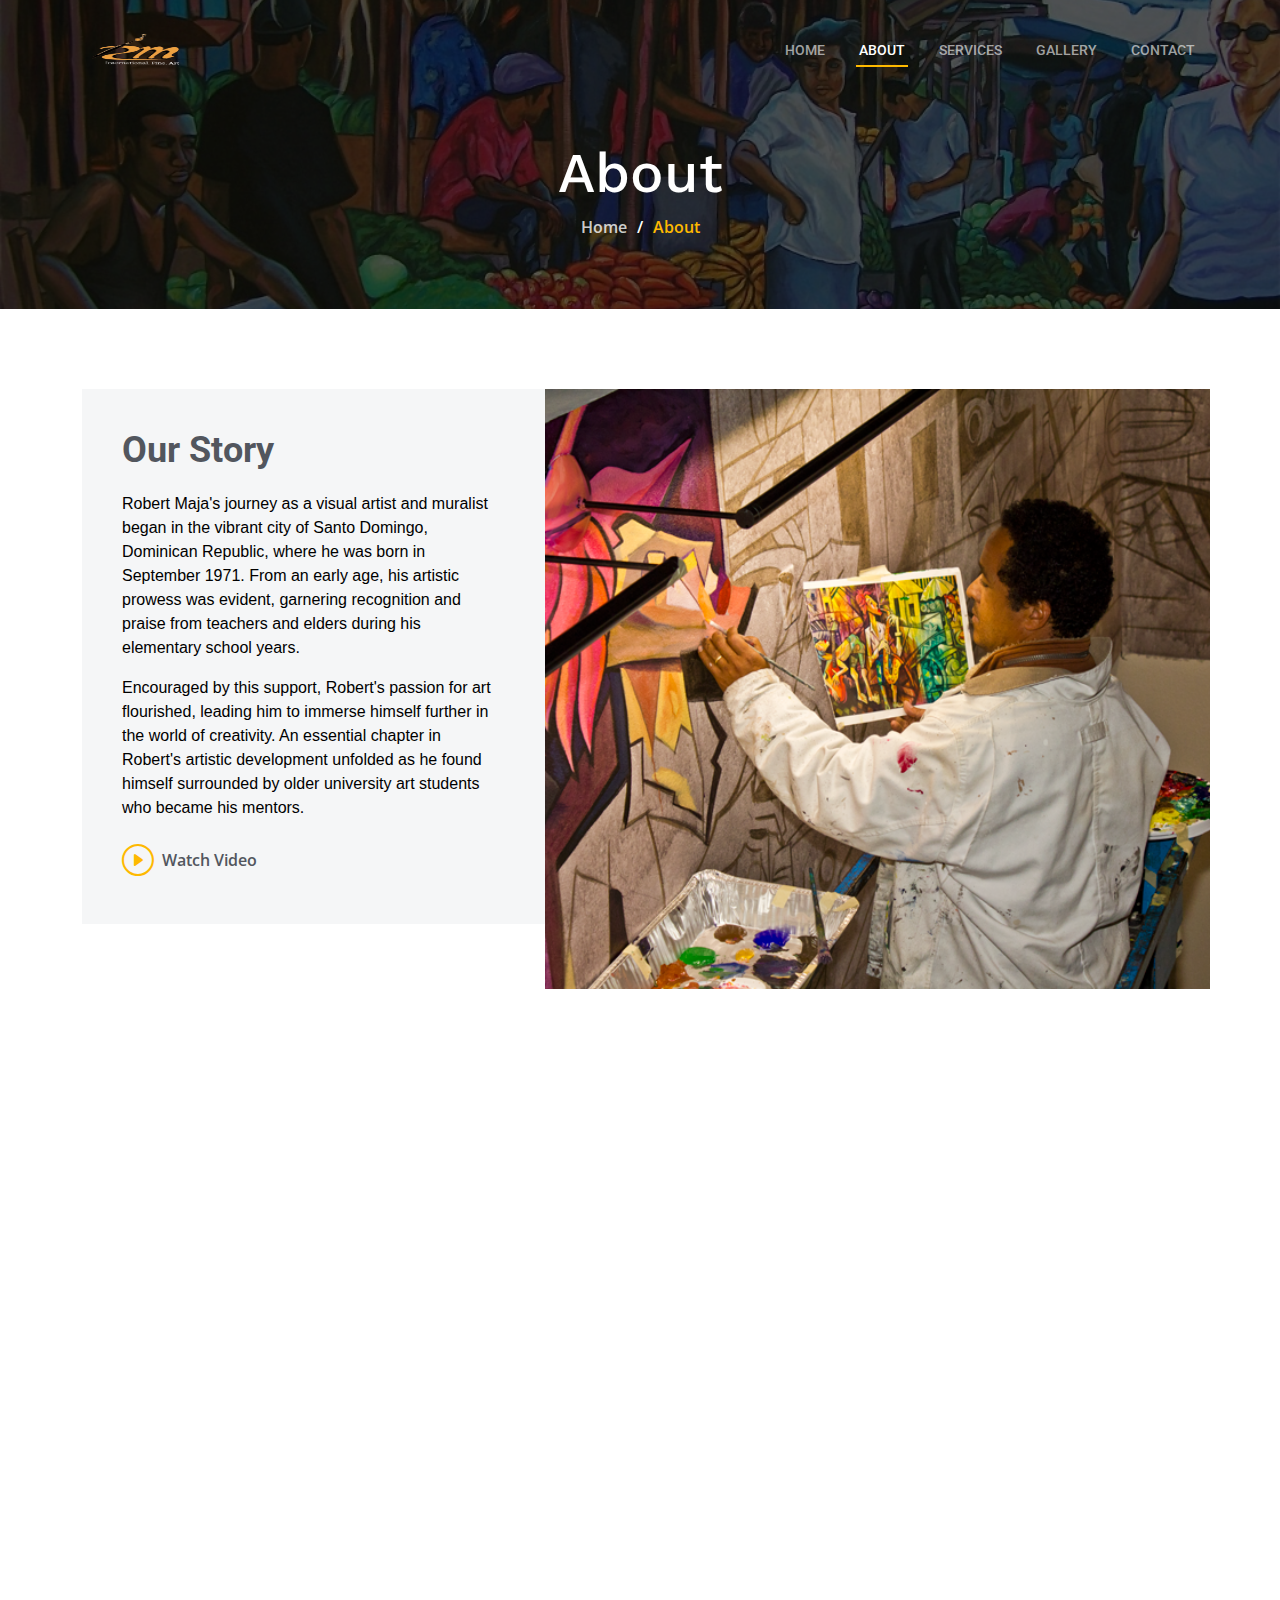
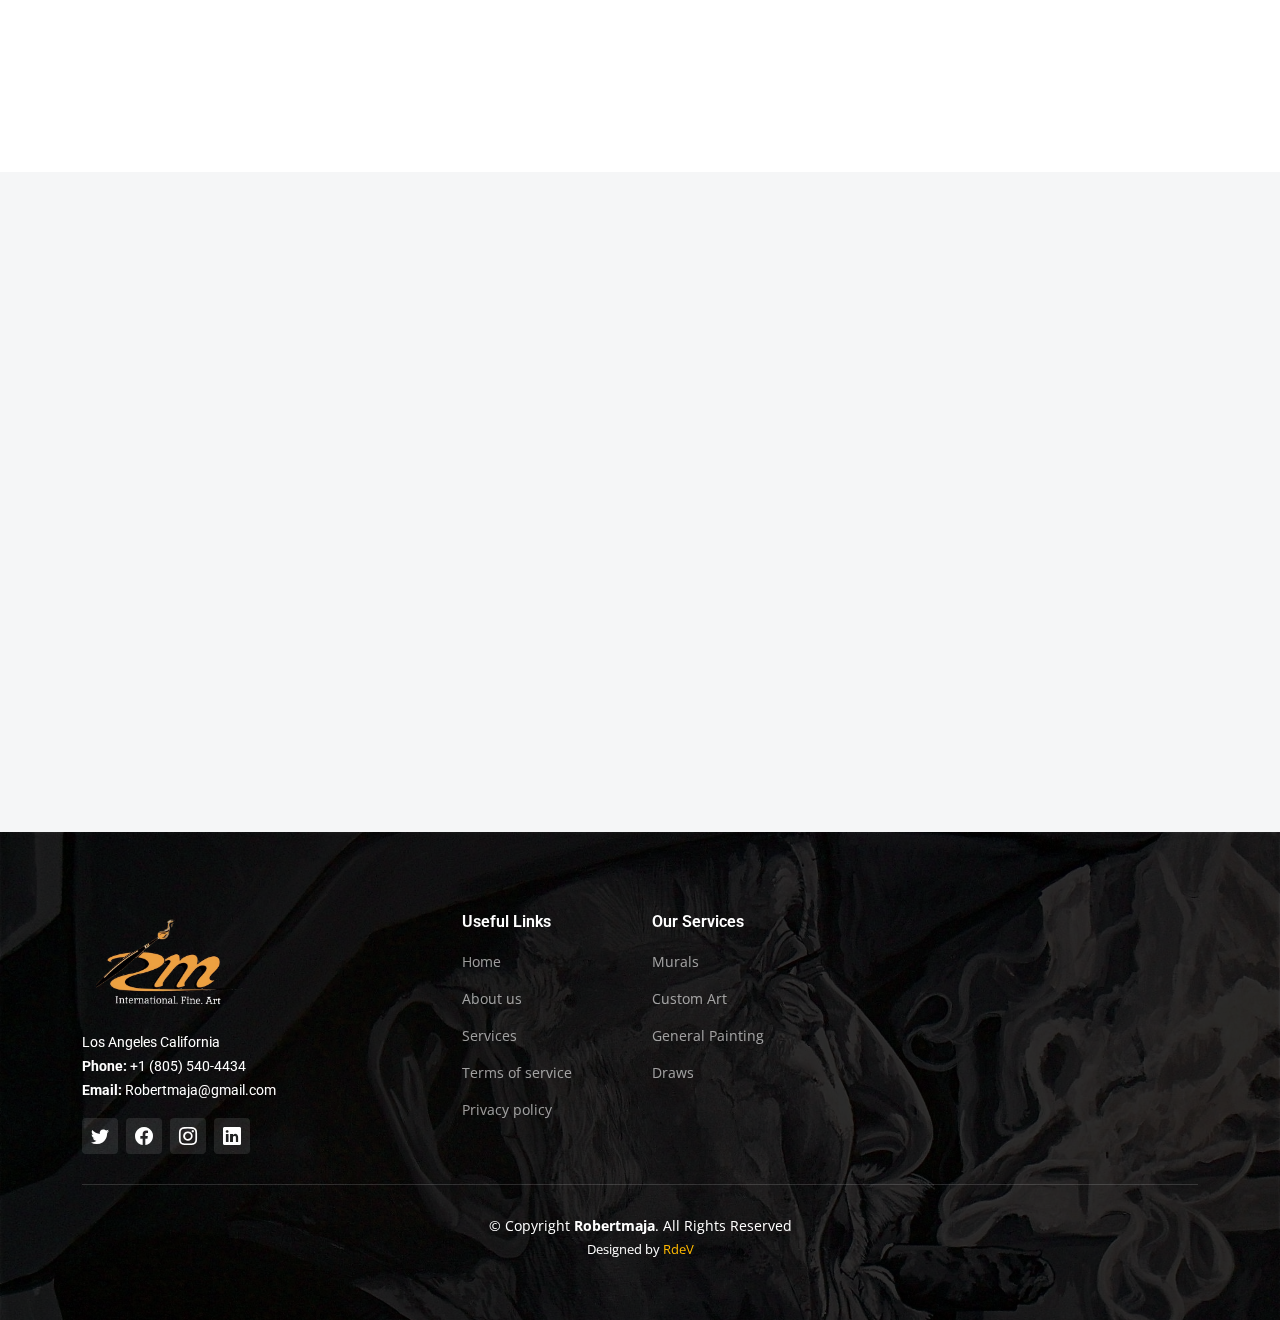
==== commit 88b6a009: "Update about.html" ====
--- a/about.html
+++ b/about.html
@@ -379,7 +379,7 @@
               
               </h1>
               
-              <p id="textx" class="textx">
+              <p>
                 Los Angeles California <br>
                 <!--NY 535022, USA<br><br>-->
                 <strong>Phone:</strong> +1 (805) 540-4434<br>
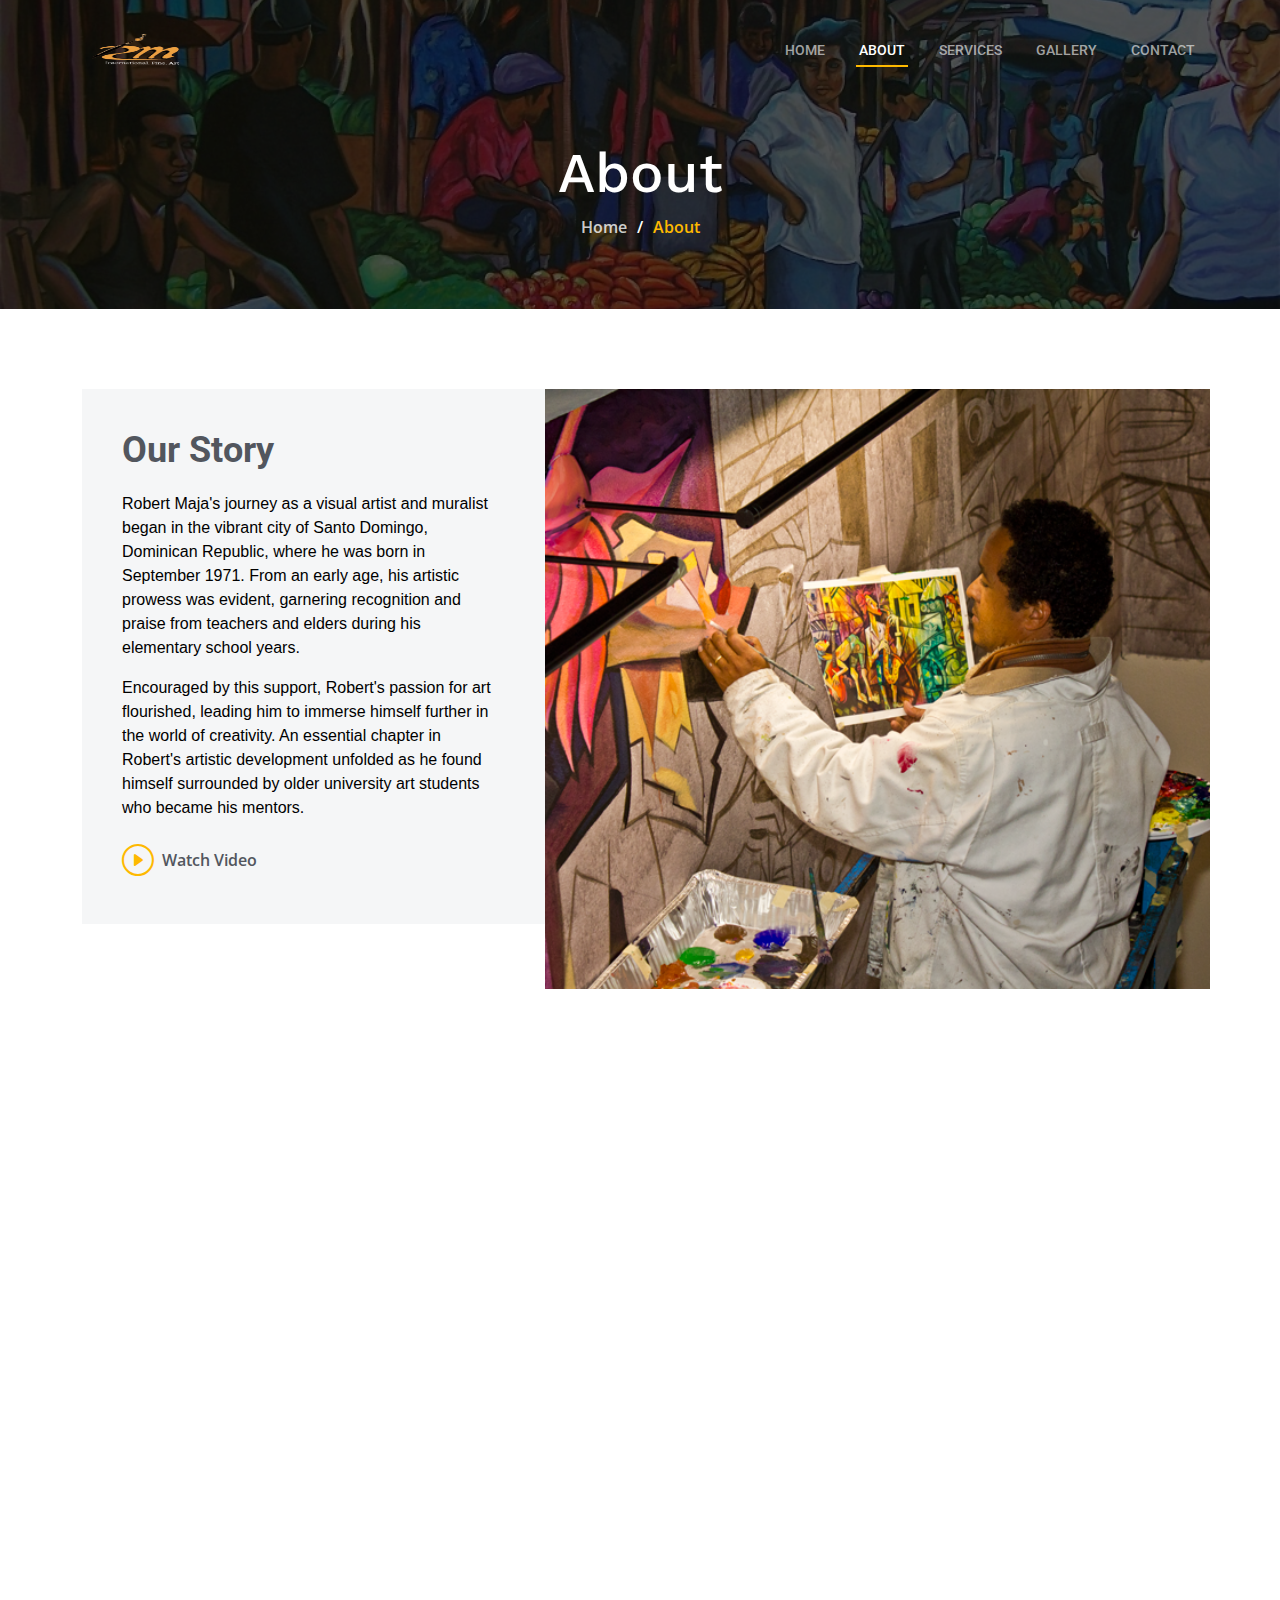
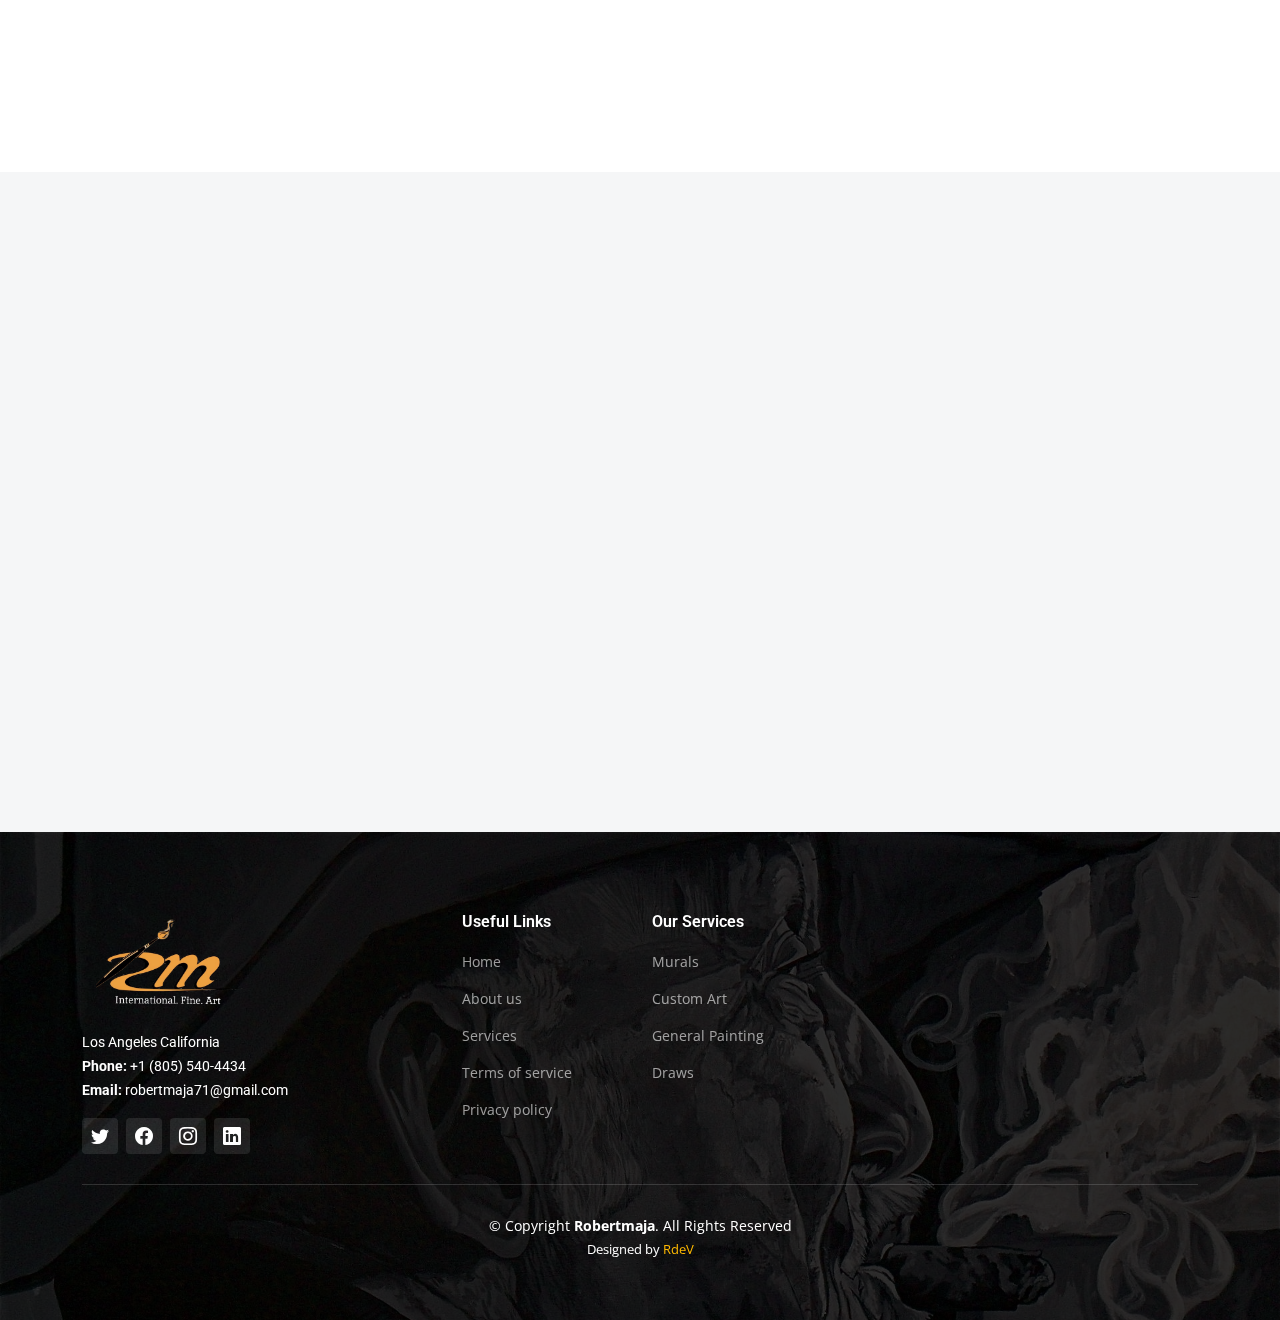
==== commit 0205f9dd: "Update about.html" ====
--- a/about.html
+++ b/about.html
@@ -383,7 +383,7 @@
                 Los Angeles California <br>
                 <!--NY 535022, USA<br><br>-->
                 <strong>Phone:</strong> +1 (805) 540-4434<br>
-                <strong>Email:</strong> Robertmaja@gmail.com<br>
+                 <strong>Email:</strong> robertmaja71@gmail.com<br>
               </p>
 
 
